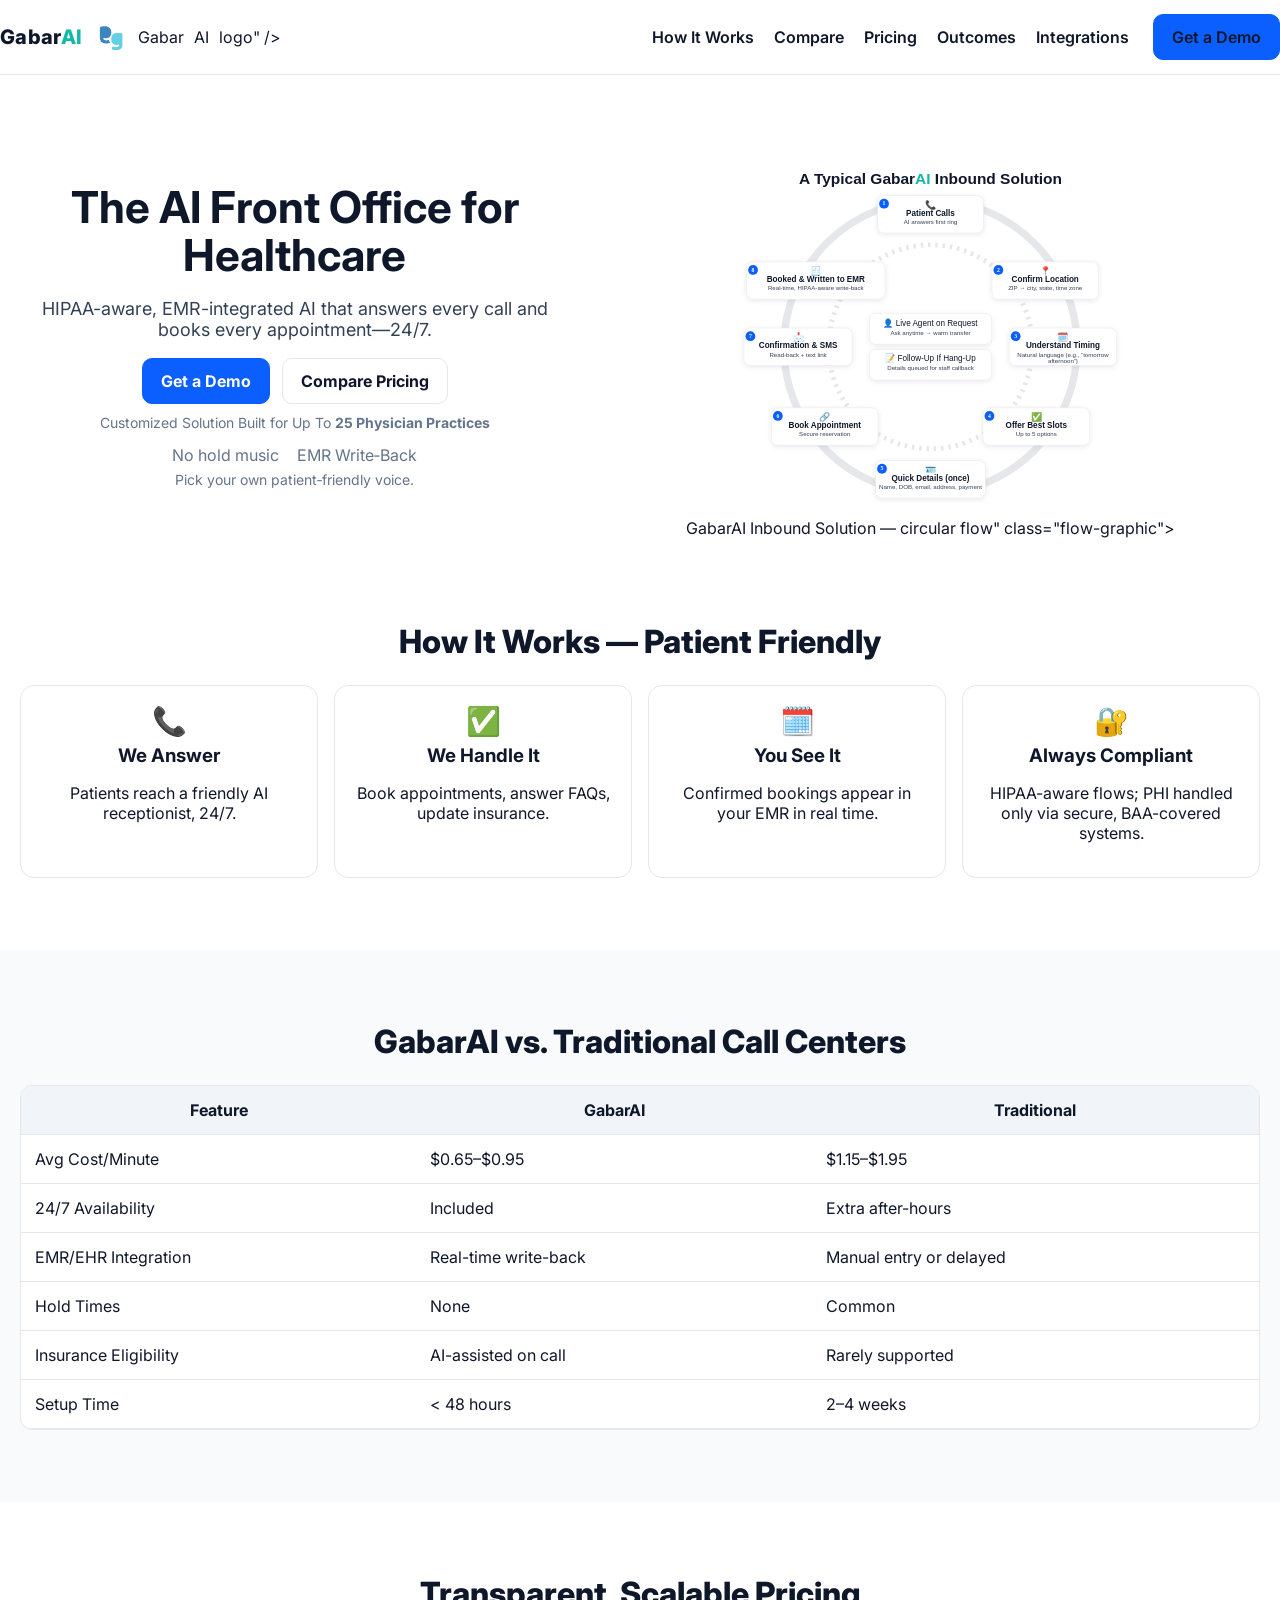
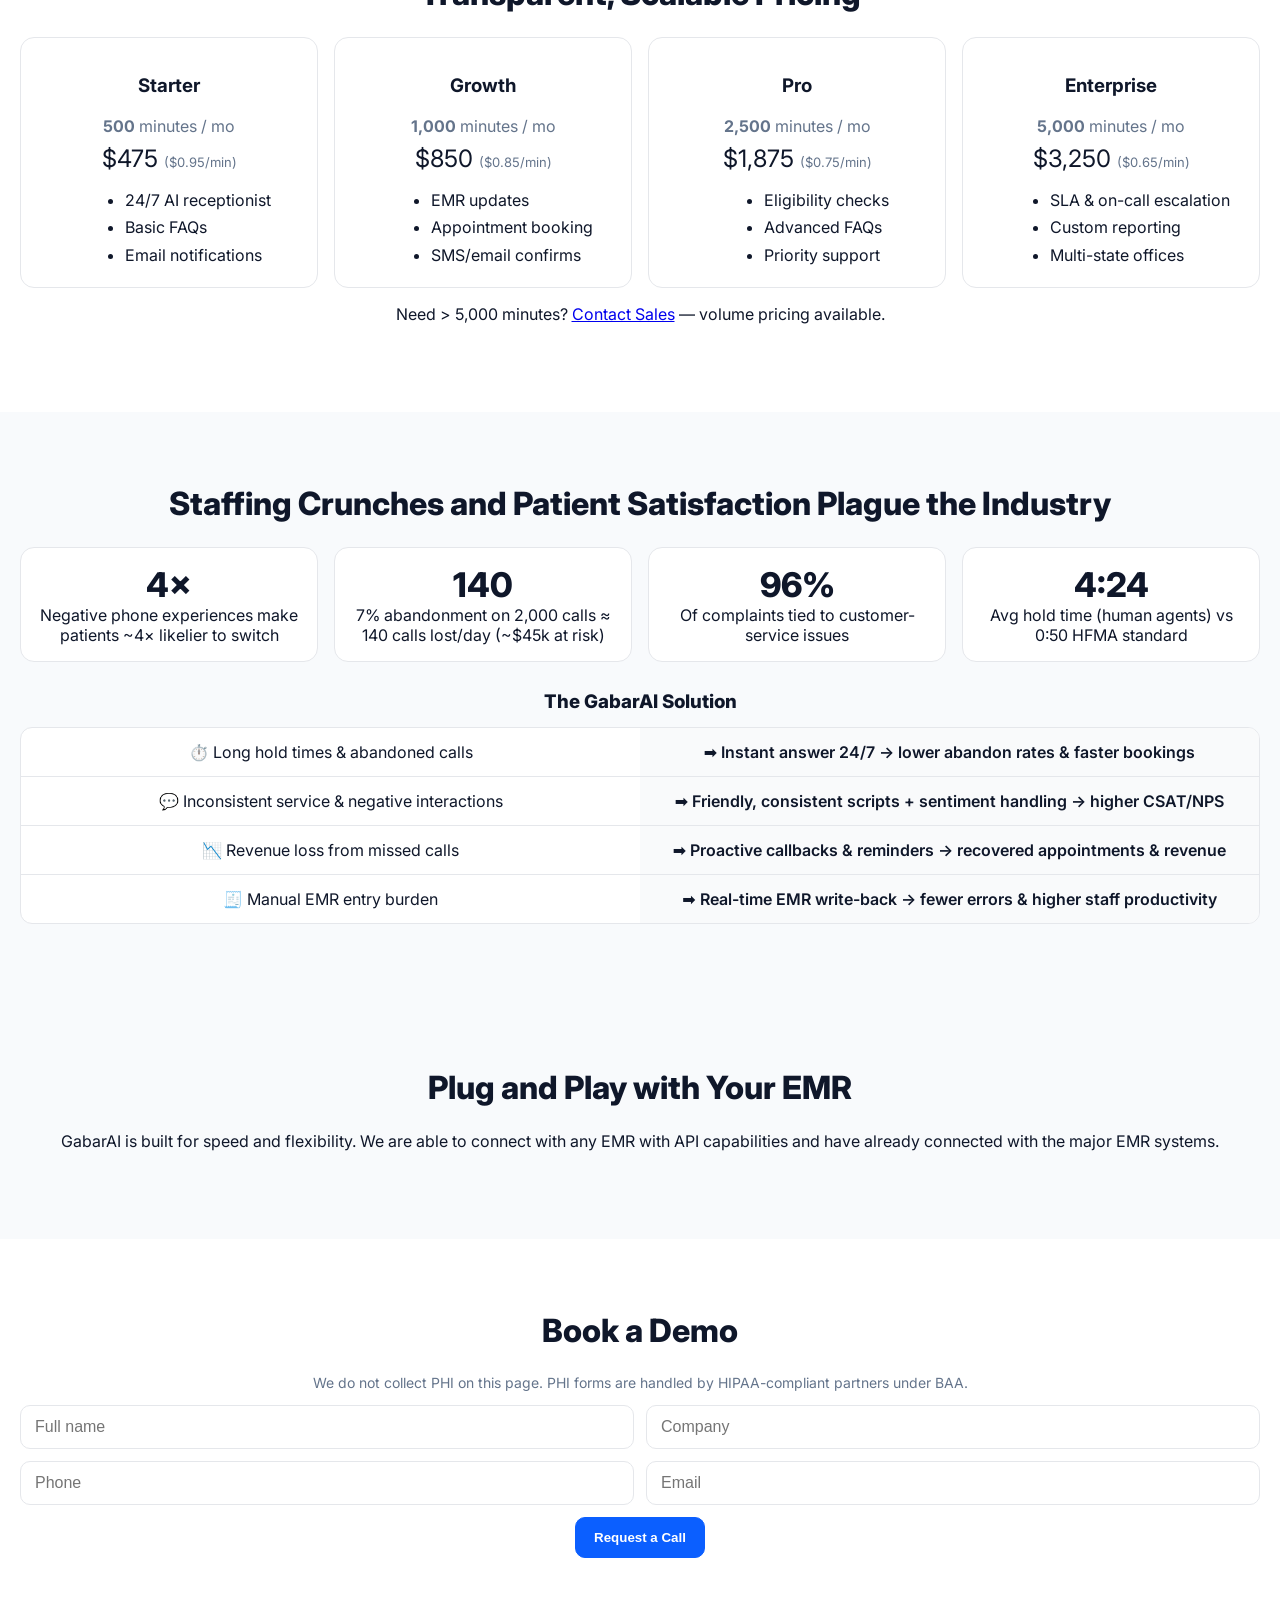
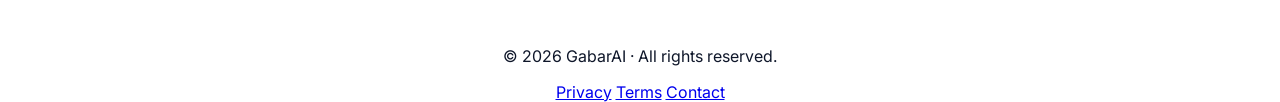
==== index.html @ ea9fee9e "Add files via upload" ====
<!DOCTYPE html>
<html lang="en">
<head>
  <meta charset="utf-8">
  <meta http-equiv="x-ua-compatible" content="ie=edge">
  <meta name="viewport" content="width=device-width, initial-scale=1">
  <title><span class="brand-dark">Gabar</span><span class="brand-teal">AI</span> — The AI Front Office for Healthcare</title>
  <meta name="description" content="HIPAA-aware, EMR-integrated AI that answers every call and books every appointment—24/7.">
  <link rel="preconnect" href="https://fonts.googleapis.com">
  <link rel="preconnect" href="https://fonts.gstatic.com" crossorigin>
  <link href="https://fonts.googleapis.com/css2?family=Inter:wght@400;600;700;800&display=swap" rel="stylesheet">
  <link rel="stylesheet" href="styles.css?v=5.2">
  <link rel="icon" type="image/png" href="favicon.png">
</head>
<body>
  <header class="site-header">
    <div class="container nav">
      <div class="brand">
        <span class="logo">Gabar<span class="accent">AI</span></span>
        <img class="brandmark" src="logo.png" alt="<span class="brand-dark">Gabar</span><span class="brand-teal">AI</span> logo" />
      </div>
      <nav class="nav-links">
        <a href="#how">How It Works</a>
        <a href="#compare">Compare</a>
        <a href="#pricing">Pricing</a>
        <a href="#outcomes">Outcomes</a>
        <a href="#integrations">Integrations</a>
        <a href="#contact" class="btn btn-primary">Get a Demo</a>
      </nav>
    </div>
  </header>

  <main>
    <!-- HERO -->
    <section class="hero">
      <div class="container hero-grid">
        <div class="hero-copy">
          <h1>The AI Front Office for Healthcare</h1>
          <p class="sub">HIPAA-aware, EMR-integrated AI that answers every call and books every appointment—24/7.</p>
          <div class="cta-row">
            <a href="#contact" class="btn btn-primary">Get a Demo</a>
            <a href="#pricing" class="btn btn-secondary">Compare Pricing</a>
          </div>
          <p class="icp-banner">Customized Solution Built for Up To <strong>25 Physician Practices</strong></p>
          <ul class="trust-bullets">
            <li>No hold music</li>
            <li>EMR Write‑Back</li>
          </ul>
          <p class="voice-note">Pick your own patient‑friendly voice.</p>
        </div>
        <div class="hero-art">
  <img src="gabar_circular_flow_v9.svg" alt="A Typical <span class="brand-dark">Gabar</span><span class="brand-teal">AI</span> Inbound Solution — circular flow" class="flow-graphic">
</div>
      </div>
    </section>

    <!-- HOW IT WORKS (list) -->
    <section id="how" class="section">
      <div class="container">
        <h2 class="section-title">How It Works — Patient Friendly</h2>
        <div class="steps">
          <div class="step"><div class="icon">📞</div><h3>We Answer</h3><p>Patients reach a friendly AI receptionist, 24/7.</p></div>
          <div class="step"><div class="icon">✅</div><h3>We Handle It</h3><p>Book appointments, answer FAQs, update insurance.</p></div>
          <div class="step"><div class="icon">🗓️</div><h3>You See It</h3><p>Confirmed bookings appear in your EMR in real time.</p></div>
          <div class="step"><div class="icon">🔐</div><h3>Always Compliant</h3><p>HIPAA-aware flows; PHI handled only via secure, BAA-covered systems.</p></div>
        </div>
      </div>
    </section>

    <!-- DIFFERENTIATION -->
    <section id="compare" class="section alt">
      <div class="container">
        <h2 class="section-title"><span class="brand-dark">Gabar</span><span class="brand-teal">AI</span> vs. Traditional Call Centers</h2>
        <div class="table-wrap">
          <table class="compare">
            <thead>
              <tr><th>Feature</th><th><span class="brand-dark">Gabar</span><span class="brand-teal">AI</span></th><th>Traditional</th></tr>
            </thead>
            <tbody>
              <tr><td>Avg Cost/Minute</td><td>$0.65–$0.95</td><td>$1.15–$1.95</td></tr>
              <tr><td>24/7 Availability</td><td>Included</td><td>Extra after-hours</td></tr>
              <tr><td>EMR/EHR Integration</td><td>Real-time write-back</td><td>Manual entry or delayed</td></tr>
              <tr><td>Hold Times</td><td>None</td><td>Common</td></tr>
              <tr><td>Insurance Eligibility</td><td>AI-assisted on call</td><td>Rarely supported</td></tr>
              <tr><td>Setup Time</td><td>&lt; 48 hours</td><td>2–4 weeks</td></tr>
            </tbody>
          </table>
        </div>
      </div>
    </section>

    <!-- PRICING -->
    <section id="pricing" class="section">
      <div class="container">
        <h2 class="section-title">Transparent, Scalable Pricing</h2>
        <div class="cards">
          <article class="card">
            <h3>Starter</h3>
            <p class="mins"><strong>500</strong> minutes / mo</p>
            <p class="price">$475 <span class="per">($0.95/min)</span></p>
            <ul><li>24/7 AI receptionist</li><li>Basic FAQs</li><li>Email notifications</li></ul>
          </article>
          <article class="card">
            <h3>Growth</h3>
            <p class="mins"><strong>1,000</strong> minutes / mo</p>
            <p class="price">$850 <span class="per">($0.85/min)</span></p>
            <ul><li>EMR updates</li><li>Appointment booking</li><li>SMS/email confirms</li></ul>
          </article>
          <article class="card">
            <h3>Pro</h3>
            <p class="mins"><strong>2,500</strong> minutes / mo</p>
            <p class="price">$1,875 <span class="per">($0.75/min)</span></p>
            <ul><li>Eligibility checks</li><li>Advanced FAQs</li><li>Priority support</li></ul>
          </article>
          <article class="card">
            <h3>Enterprise</h3>
            <p class="mins"><strong>5,000</strong> minutes / mo</p>
            <p class="price">$3,250 <span class="per">($0.65/min)</span></p>
            <ul><li>SLA & on-call escalation</li><li>Custom reporting</li><li>Multi-state offices</li></ul>
          </article>
        </div>
        <p class="note">Need &gt; 5,000 minutes? <a href="#contact">Contact Sales</a> — volume pricing available.</p>
      </div>
    </section>

    <!-- OUTCOMES -->
    <section id="outcomes" class="section alt">
      <div class="container">
        <h2 class="section-title">Staffing Crunches and Patient Satisfaction Plague the Industry</h2>
        <div class="stats-grid">
          <div class="stat"><div class="num">4×</div><div class="cap">Negative phone experiences make patients ~4× likelier to switch</div></div>
          <div class="stat"><div class="num">140</div><div class="cap">7% abandonment on 2,000 calls ≈ 140 calls lost/day (~$45k at risk)</div></div>
          <div class="stat"><div class="num">96%</div><div class="cap">Of complaints tied to customer-service issues</div></div>
          <div class="stat"><div class="num">4:24</div><div class="cap">Avg hold time (human agents) vs 0:50 HFMA standard</div></div>
        </div>

        <h3 class="subhead">The <span class="brand-dark">Gabar</span><span class="brand-teal">AI</span> Solution</h3>
        <div class="matrix">
          <div class="row"><div class="cell pain">⏱️ Long hold times & abandoned calls</div><div class="cell outcome">➡️ Instant answer 24/7 → lower abandon rates & faster bookings</div></div>
          <div class="row"><div class="cell pain">💬 Inconsistent service & negative interactions</div><div class="cell outcome">➡️ Friendly, consistent scripts + sentiment handling → higher CSAT/NPS</div></div>
          <div class="row"><div class="cell pain">📉 Revenue loss from missed calls</div><div class="cell outcome">➡️ Proactive callbacks & reminders → recovered appointments & revenue</div></div>
          <div class="row"><div class="cell pain">🧾 Manual EMR entry burden</div><div class="cell outcome">➡️ Real-time EMR write-back → fewer errors & higher staff productivity</div></div>
        </div>
      </div>
    </section>

    <!-- INTEGRATIONS -->
    <section id="integrations" class="section alt">
      <div class="container">
        <h2 class="section-title">Plug and Play with Your EMR</h2>
        <p class="sub"><span class="brand-dark">Gabar</span><span class="brand-teal">AI</span> is built for speed and flexibility. We are able to connect with any EMR with API capabilities and have already connected with the major EMR systems.</p>
      </div>
    </section>

    <!-- CONTACT -->
    <section id="contact" class="section">
      <div class="container">
        <h2 class="section-title">Book a Demo</h2>
        <p class="sub small">We do not collect PHI on this page. PHI forms are handled by HIPAA-compliant partners under BAA.</p>
        <form id="demoForm" class="intake" novalidate>
          <div class="row">
            <input type="text" name="name" placeholder="Full name" required>
            <input type="text" name="company" placeholder="Company" required>
          </div>
          <div class="row">
            <input type="tel" name="phone" placeholder="Phone" required>
            <input type="email" name="email" placeholder="Email" required>
          </div>
          <button type="submit" class="btn btn-primary">Request a Call</button>
        </form>
      </div>
    </section>
  </main>

  <footer class="site-footer">
    <div class="container foot">
      <p>© <span id="y"></span> <span class="brand-dark">Gabar</span><span class="brand-teal">AI</span> · All rights reserved.</p>
      <nav>
        <a href="#">Privacy</a>
        <a href="#">Terms</a>
        <a href="mailto:info@gabar.ai">Contact</a>
      </nav>
    </div>
  </footer>

  <script src="script.js?v=5.2"></script>
</body>
</html>
---- styles.css ----
:root{
  --bg:#ffffff; --ink:#0f172a; --sub:#334155; --muted:#64748b;
  --line:#e5e7eb; --brand:#0b5fff; --brand-d:#0a4fe0; --accent:#14b8a6;
}
*{box-sizing:border-box}
html,body{margin:0;padding:0;background:var(--bg);color:var(--ink);font-family:Inter,system-ui,Arial,sans-serif}
.container{max-width: 3200px;margin:0 auto;padding:0 20px;text-align:center}
.section{padding:72px 0}
.section.alt{background:#f8fafc}
.section-title{font-size:32px;font-weight:800;margin:0 0 24px}
.small{font-size:14px;color:var(--muted)}
.icp-banner{margin-top:10px;color:var(--muted);font-size:14px}

/* Header */
.site-header{position:sticky;top:0;background:#ffffffcc;backdrop-filter:blur(6px);border-bottom:1px solid var(--line);z-index:10}
.nav{display:flex;justify-content:space-between;align-items:center;padding:14px 0}
.brand{display:flex;align-items:center;gap:10px}
.brand .logo{font-weight:800;font-size:20px;letter-spacing:0.3px}
.brand .brandmark{width:36px;height:36px;object-fit:contain}
.brand .accent{color:var(--accent)}
.nav-links a{margin-left:16px;text-decoration:none;color:var(--ink);font-weight:600}
.nav-links .btn{margin-left:20px}

/* Buttons */
.btn{display:inline-block;padding:12px 18px;border-radius:10px;font-weight:700;text-decoration:none;border:1px solid var(--line)}
.btn-primary{background:var(--brand);color:#fff;border-color:var(--brand)}
.btn-primary:hover{background:var(--brand-d)}
.btn-secondary{background:#fff;color:var(--ink)}

/* Hero */
.hero{padding:72px 0 12px}
.hero-grid{display:grid;grid-template-columns:1fr 1.2fr;gap:32px;align-items:center;justify-items:center}
.hero h1{font-size:44px;line-height:1.1;margin:0 0 12px}
.hero .sub{font-size:18px;color:var(--sub)}
.cta-row{display:flex;gap:12px;margin:16px 0 8px; justify-content:center}
.trust-bullets{list-style:none;padding:0;margin:8px 0 0;display:flex;gap:18px;color:var(--muted);justify-content:center}
.voice-note{margin-top:6px;color:var(--muted);font-size:14px}
.hero-art svg{max-width: 3200px; width:100%; height:auto; border:1px solid var(--line); border-radius:16px; box-shadow:0 8px 24px rgba(15,23,42,0.08);}

/* Steps */
.steps{display:grid;grid-template-columns:repeat(4,1fr);gap:16px;justify-items:center}
.step{background:#fff;border:1px solid var(--line);border-radius:14px;padding:18px;width:100%}
.step .icon{font-size:28px;margin-bottom:6px}
.step h3{margin:6px 0}

/* Comparison */
.table-wrap{overflow:auto;border:1px solid var(--line);border-radius:12px;background:#fff;margin:0 auto}
table.compare{width:100%;border-collapse:collapse}
.compare th,.compare td{padding:14px;border-bottom:1px solid var(--line)}
.compare thead th{background:#f1f5f9;text-align:center}
.compare td{ text-align:left }

/* Pricing */
.cards{display:grid;grid-template-columns:repeat(4,1fr);gap:16px;justify-items:center}
.card{background:#fff;border:1px solid var(--line);border-radius:14px;padding:18px;text-align:center;width:100%}
.card .mins{margin:8px 0;color:var(--muted)}
.card .price{font-size:24px;margin:6px 0}
.card .per{font-size:13px;color:var(--muted)}
.card ul{margin:8px 0 0 18px;line-height:1.7;text-align:left; display:inline-block}

/* Outcomes */
.subhead{font-weight:800;margin:28px 0 12px;color:#0f172a}
.stats-grid{display:grid;grid-template-columns:repeat(4,1fr);gap:16px;margin-top:12px}
.stat{background:#fff;border:1px solid var(--line);border-radius:14px;padding:16px}
.stat .num{font-size:34px;font-weight:800}
.matrix{margin-top:14px;border:1px solid var(--line);border-radius:12px;background:#fff;overflow:hidden}
.matrix .row{display:grid;grid-template-columns:1fr 1fr;border-top:1px solid var(--line)}
.matrix .row:first-child{border-top:none}
.matrix .cell{padding:14px}
.matrix .outcome{background:#f9fafb;font-weight:600}

/* Contact */
.intake{max-width: 3200px;margin:12px auto 0;text-align:left}
.intake .row{display:grid;grid-template-columns:1fr 1fr;gap:12px;margin-bottom:12px}
.intake input{width:100%;padding:12px 14px;border:1px solid var(--line);border-radius:10px;font-size:16px}
.intake button{display:block;margin:10px auto 0}
@media(max-width: 3200px;padding:20px 0;background:#fff}
.foot{display:flex;justify-content:space-between;align-items:center;color:var(--muted)}
.foot nav a{color:var(--muted);text-decoration:none;margin-left:14px}

/* Responsive */
@media (max-width: 3200px;
  width:110%;              /* allow to spill slightly beyond its grid column */
  max-width: 3200px;        /* ~2x compared to previous 860px cap */
  height:auto;
  margin:0 auto;
  transform-origin:center;
  transition:transform 220ms ease, filter 220ms ease;
  will-change:transform, filter;
  /* subtle shadow all the time for depth */
  filter: drop-shadow(0 6px 18px rgba(15,23,42,0.10));
}

/* Hover polish (only when hover is supported) */
@media (hover: hover) and (pointer: fine){
  .flow-graphic:hover{
    transform:scale(1.03);
    filter: drop-shadow(0 12px 28px rgba(15,23,42,0.18));
  }
}

/* Tweak grid: give art a bit more room on desktop */
@media (min-width: 981px){
  .hero-grid{ grid-template-columns: 1fr 1.5fr; }
}

/* Mobile friendliness */
@media (max-width: 3200px; max-width: 3200px; }
}
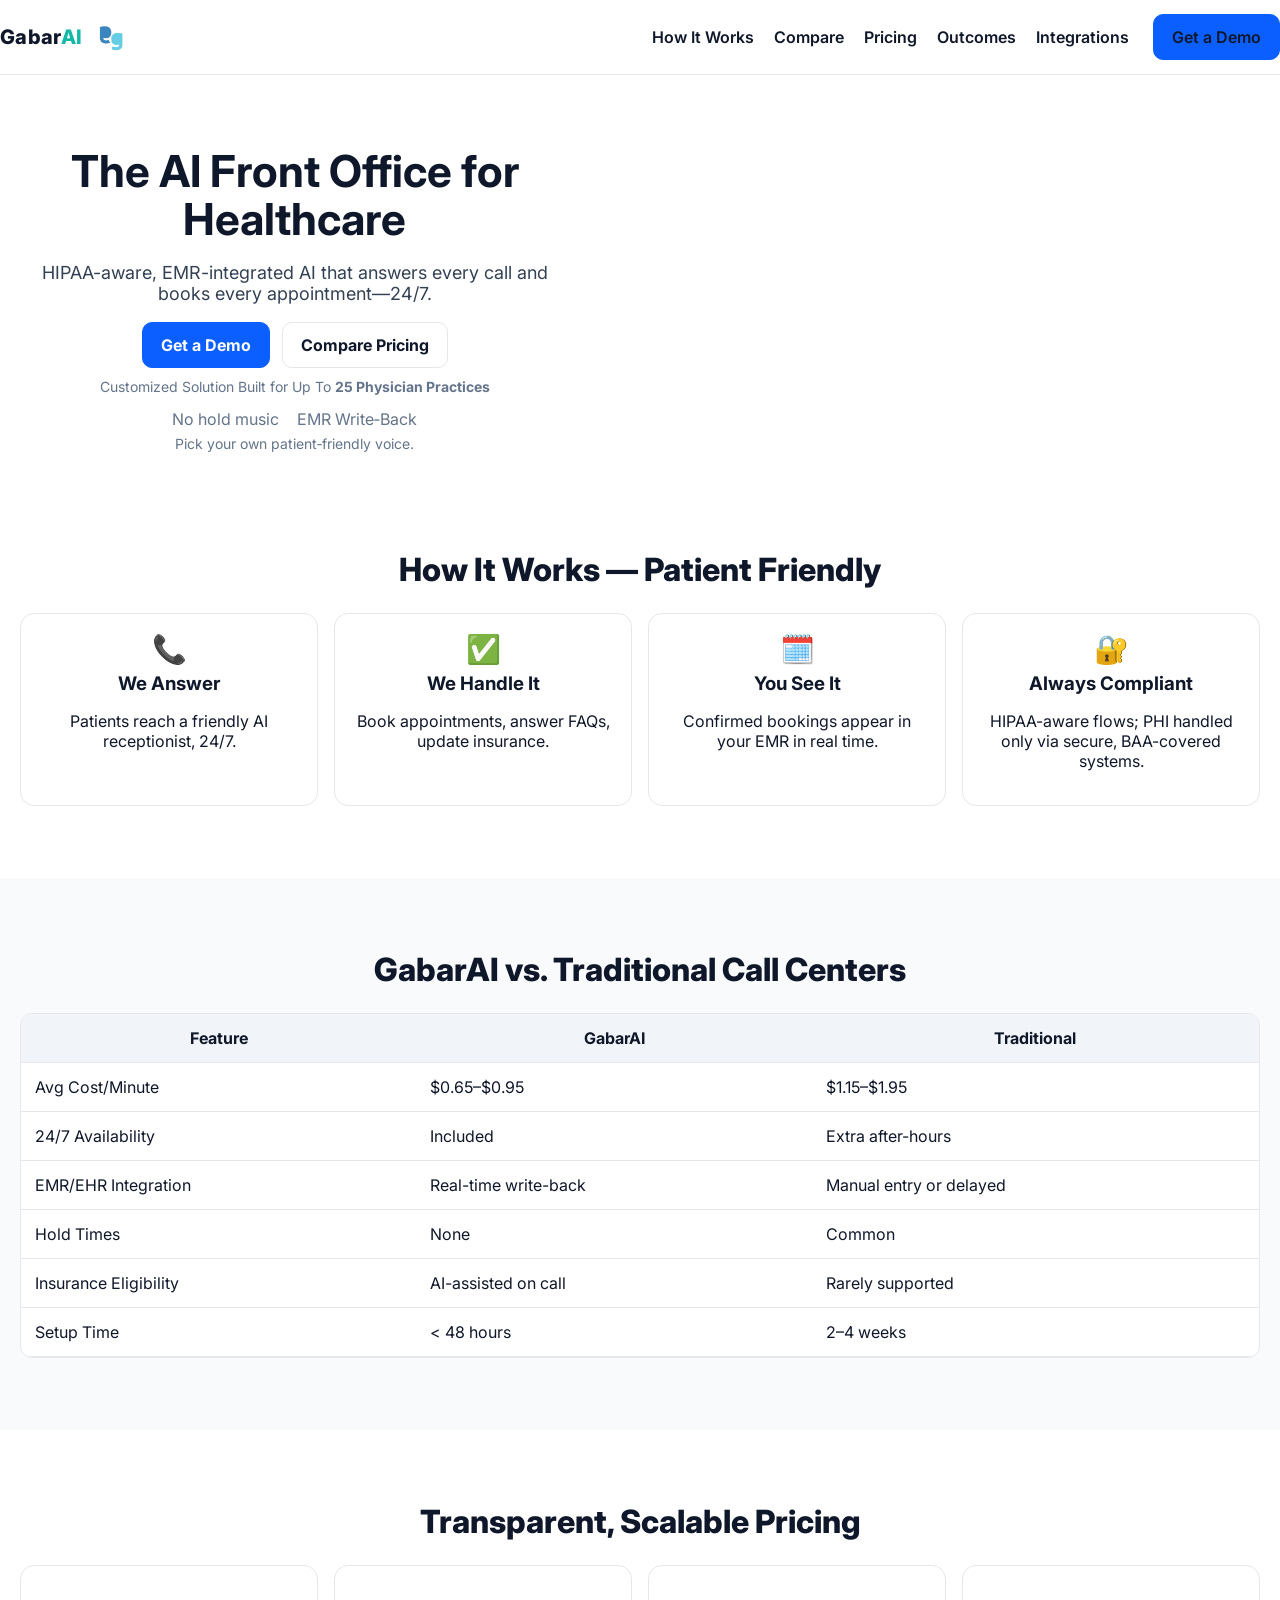
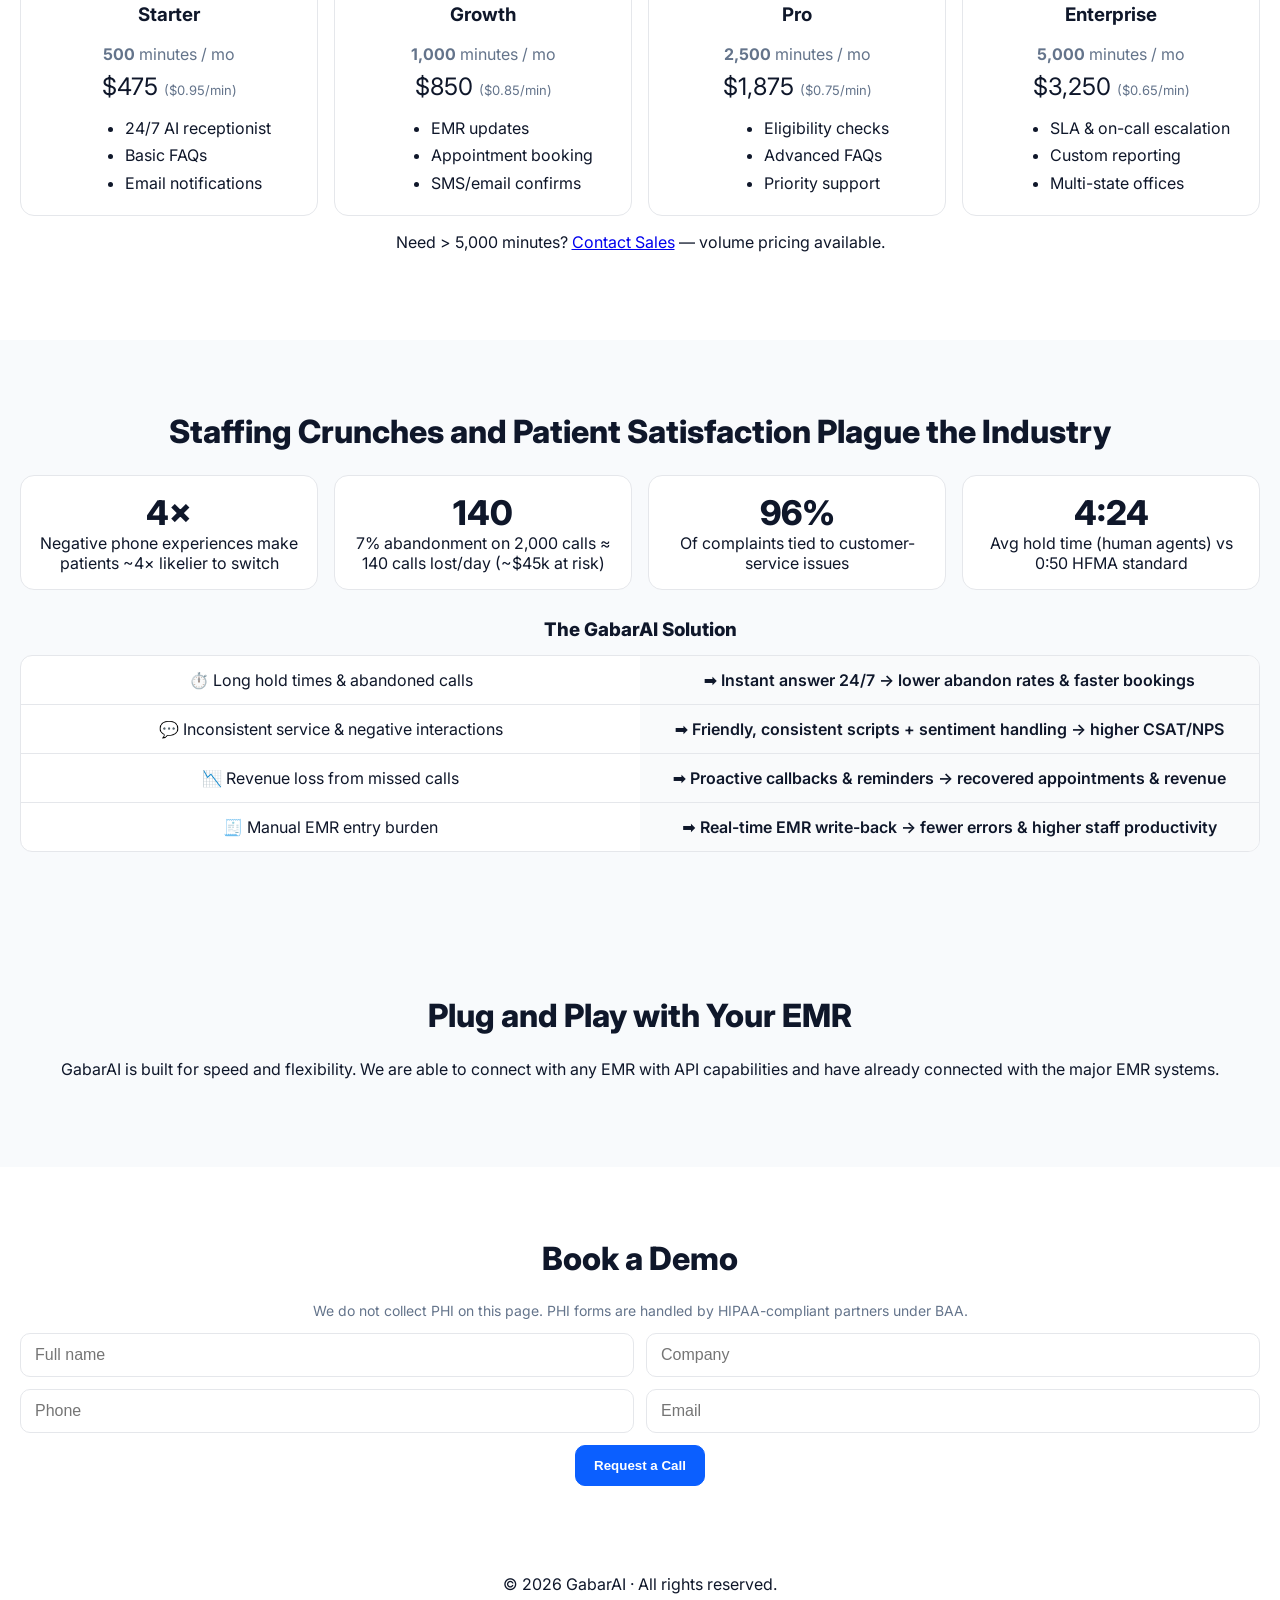
==== commit 03a8c99a: "Add files via upload" ====
--- a/index.html
+++ b/index.html
@@ -17,7 +17,7 @@
     <div class="container nav">
       <div class="brand">
         <span class="logo">Gabar<span class="accent">AI</span></span>
-        <img class="brandmark" src="logo.png" alt="<span class="brand-dark">Gabar</span><span class="brand-teal">AI</span> logo" />
+        <img class="brandmark" src="logo.png" alt="Gabar AI logo" />
       </div>
       <nav class="nav-links">
         <a href="#how">How It Works</a>
@@ -49,7 +49,7 @@
           <p class="voice-note">Pick your own patient‑friendly voice.</p>
         </div>
         <div class="hero-art">
-  <img src="gabar_circular_flow_v9.svg" alt="A Typical <span class="brand-dark">Gabar</span><span class="brand-teal">AI</span> Inbound Solution — circular flow" class="flow-graphic">
+  <img src="gabar_circular_flow_v9.svg" alt="A Typical Gabar AI Inbound Solution — circular flow" class="flow-graphic">
 </div>
       </div>
     </section>
--- a/styles.css
+++ b/styles.css
@@ -5,7 +5,7 @@
 }
 *{box-sizing:border-box}
 html,body{margin:0;padding:0;background:var(--bg);color:var(--ink);font-family:Inter,system-ui,Arial,sans-serif}
-.container{max-width: 3200px;margin:0 auto;padding:0 20px;text-align:center}
+.container{max-width: 6400px;margin:0 auto;padding:0 20px;text-align:center}
 .section{padding:72px 0}
 .section.alt{background:#f8fafc}
 .section-title{font-size:32px;font-weight:800;margin:0 0 24px}
@@ -36,7 +36,7 @@
 .cta-row{display:flex;gap:12px;margin:16px 0 8px; justify-content:center}
 .trust-bullets{list-style:none;padding:0;margin:8px 0 0;display:flex;gap:18px;color:var(--muted);justify-content:center}
 .voice-note{margin-top:6px;color:var(--muted);font-size:14px}
-.hero-art svg{max-width: 3200px; width:100%; height:auto; border:1px solid var(--line); border-radius:16px; box-shadow:0 8px 24px rgba(15,23,42,0.08);}
+.hero-art svg{max-width: 6400px; width:100%; height:auto; border:1px solid var(--line); border-radius:16px; box-shadow:0 8px 24px rgba(15,23,42,0.08);}
 
 /* Steps */
 .steps{display:grid;grid-template-columns:repeat(4,1fr);gap:16px;justify-items:center}
@@ -71,18 +71,18 @@
 .matrix .outcome{background:#f9fafb;font-weight:600}
 
 /* Contact */
-.intake{max-width: 3200px;margin:12px auto 0;text-align:left}
+.intake{max-width: 6400px;margin:12px auto 0;text-align:left}
 .intake .row{display:grid;grid-template-columns:1fr 1fr;gap:12px;margin-bottom:12px}
 .intake input{width:100%;padding:12px 14px;border:1px solid var(--line);border-radius:10px;font-size:16px}
 .intake button{display:block;margin:10px auto 0}
-@media(max-width: 3200px;padding:20px 0;background:#fff}
+@media(max-width: 6400px;padding:20px 0;background:#fff}
 .foot{display:flex;justify-content:space-between;align-items:center;color:var(--muted)}
 .foot nav a{color:var(--muted);text-decoration:none;margin-left:14px}
 
 /* Responsive */
-@media (max-width: 3200px;
+@media (max-width: 6400px;
   width:110%;              /* allow to spill slightly beyond its grid column */
-  max-width: 3200px;        /* ~2x compared to previous 860px cap */
+  max-width: 6400px;        /* ~2x compared to previous 860px cap */
   height:auto;
   margin:0 auto;
   transform-origin:center;
@@ -106,5 +106,5 @@
 }
 
 /* Mobile friendliness */
-@media (max-width: 3200px; max-width: 3200px; }
+@media (max-width: 6400px; max-width: 6400px; }
 }
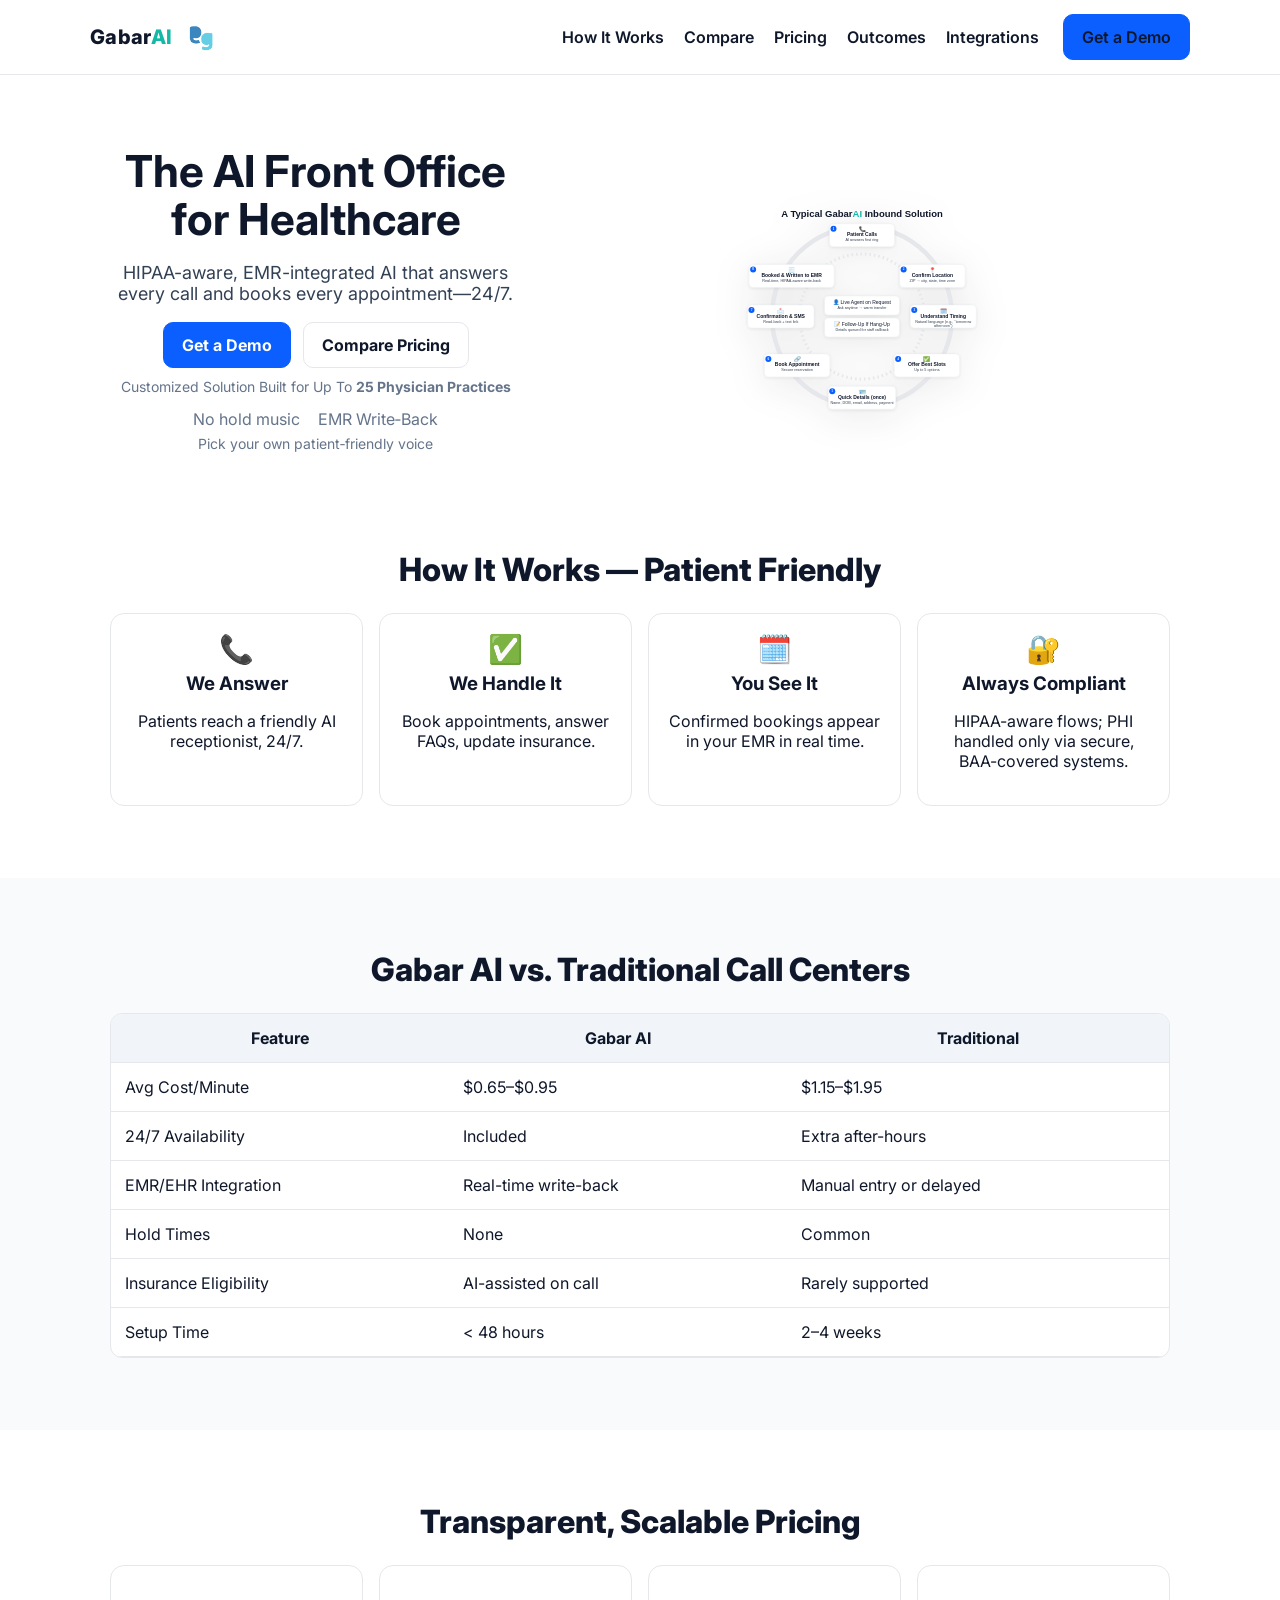
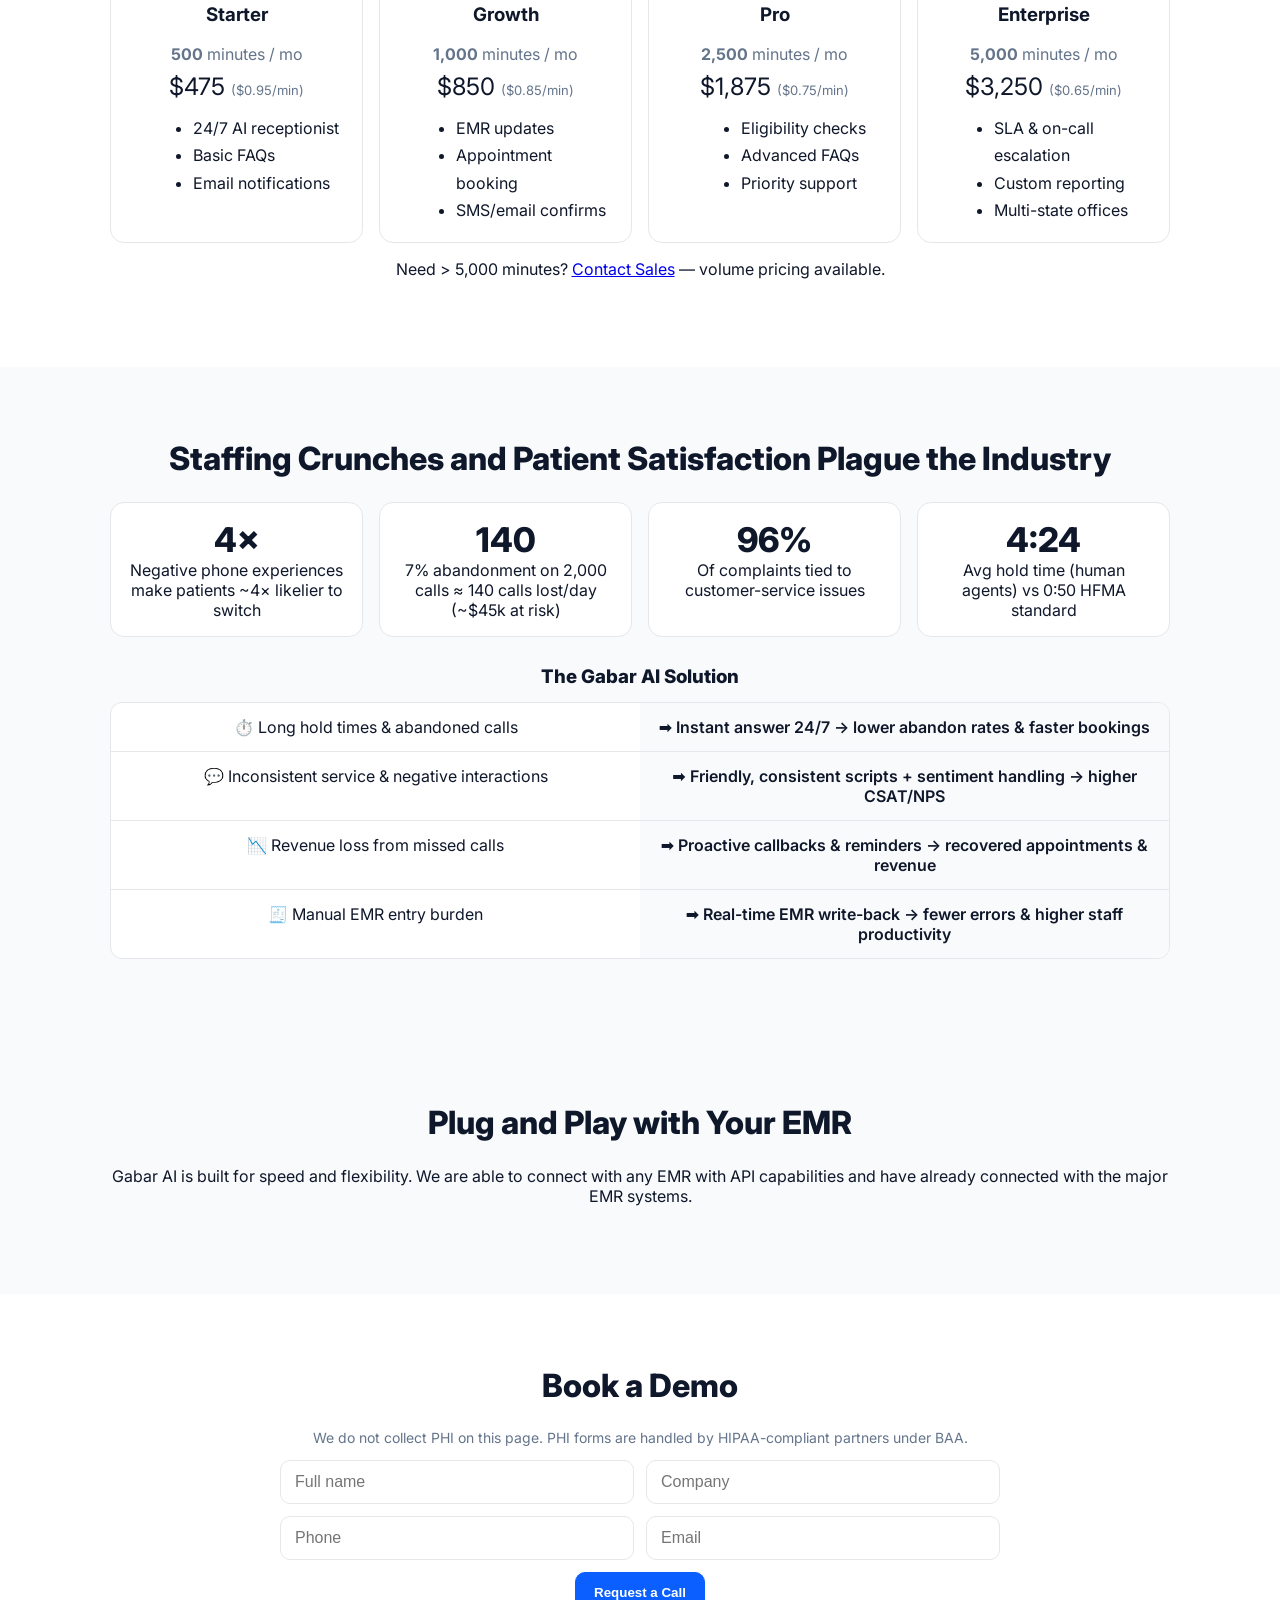
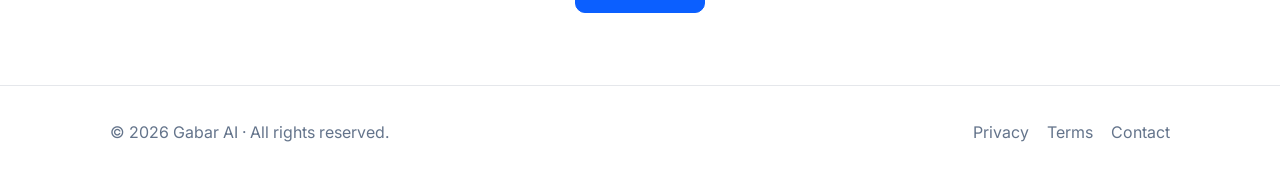
==== commit 69b1b47e: "Add files via upload" ====
--- a/index.html
+++ b/index.html
@@ -4,7 +4,7 @@
   <meta charset="utf-8">
   <meta http-equiv="x-ua-compatible" content="ie=edge">
   <meta name="viewport" content="width=device-width, initial-scale=1">
-  <title><span class="brand-dark">Gabar</span><span class="brand-teal">AI</span> — The AI Front Office for Healthcare</title>
+  <title>Gabar AI — The AI Front Office for Healthcare</title>
   <meta name="description" content="HIPAA-aware, EMR-integrated AI that answers every call and books every appointment—24/7.">
   <link rel="preconnect" href="https://fonts.googleapis.com">
   <link rel="preconnect" href="https://fonts.gstatic.com" crossorigin>
@@ -46,10 +46,10 @@
             <li>No hold music</li>
             <li>EMR Write‑Back</li>
           </ul>
-          <p class="voice-note">Pick your own patient‑friendly voice.</p>
+          <p class="voice-note">Pick your own patient‑friendly voice</p>
         </div>
         <div class="hero-art">
-  <img src="gabar_circular_flow_v9.svg" alt="A Typical Gabar AI Inbound Solution — circular flow" class="flow-graphic">
+  <img src="gabar_circular_flow_v9.svg" alt="A Typical GabarAI Inbound Solution — circular flow" class="flow-graphic">
 </div>
       </div>
     </section>
@@ -70,11 +70,11 @@
     <!-- DIFFERENTIATION -->
     <section id="compare" class="section alt">
       <div class="container">
-        <h2 class="section-title"><span class="brand-dark">Gabar</span><span class="brand-teal">AI</span> vs. Traditional Call Centers</h2>
+        <h2 class="section-title">Gabar AI vs. Traditional Call Centers</h2>
         <div class="table-wrap">
           <table class="compare">
             <thead>
-              <tr><th>Feature</th><th><span class="brand-dark">Gabar</span><span class="brand-teal">AI</span></th><th>Traditional</th></tr>
+              <tr><th>Feature</th><th>Gabar AI</th><th>Traditional</th></tr>
             </thead>
             <tbody>
               <tr><td>Avg Cost/Minute</td><td>$0.65–$0.95</td><td>$1.15–$1.95</td></tr>
@@ -134,7 +134,7 @@
           <div class="stat"><div class="num">4:24</div><div class="cap">Avg hold time (human agents) vs 0:50 HFMA standard</div></div>
         </div>
 
-        <h3 class="subhead">The <span class="brand-dark">Gabar</span><span class="brand-teal">AI</span> Solution</h3>
+        <h3 class="subhead">The Gabar AI Solution</h3>
         <div class="matrix">
           <div class="row"><div class="cell pain">⏱️ Long hold times & abandoned calls</div><div class="cell outcome">➡️ Instant answer 24/7 → lower abandon rates & faster bookings</div></div>
           <div class="row"><div class="cell pain">💬 Inconsistent service & negative interactions</div><div class="cell outcome">➡️ Friendly, consistent scripts + sentiment handling → higher CSAT/NPS</div></div>
@@ -148,7 +148,7 @@
     <section id="integrations" class="section alt">
       <div class="container">
         <h2 class="section-title">Plug and Play with Your EMR</h2>
-        <p class="sub"><span class="brand-dark">Gabar</span><span class="brand-teal">AI</span> is built for speed and flexibility. We are able to connect with any EMR with API capabilities and have already connected with the major EMR systems.</p>
+        <p class="sub">Gabar AI is built for speed and flexibility. We are able to connect with any EMR with API capabilities and have already connected with the major EMR systems.</p>
       </div>
     </section>
 
@@ -174,7 +174,7 @@
 
   <footer class="site-footer">
     <div class="container foot">
-      <p>© <span id="y"></span> <span class="brand-dark">Gabar</span><span class="brand-teal">AI</span> · All rights reserved.</p>
+      <p>© <span id="y"></span> Gabar AI · All rights reserved.</p>
       <nav>
         <a href="#">Privacy</a>
         <a href="#">Terms</a>
--- a/styles.css
+++ b/styles.css
@@ -5,7 +5,7 @@
 }
 *{box-sizing:border-box}
 html,body{margin:0;padding:0;background:var(--bg);color:var(--ink);font-family:Inter,system-ui,Arial,sans-serif}
-.container{max-width: 6400px;margin:0 auto;padding:0 20px;text-align:center}
+.container{max-width:1100px;margin:0 auto;padding:0 20px;text-align:center}
 .section{padding:72px 0}
 .section.alt{background:#f8fafc}
 .section-title{font-size:32px;font-weight:800;margin:0 0 24px}
@@ -36,7 +36,7 @@
 .cta-row{display:flex;gap:12px;margin:16px 0 8px; justify-content:center}
 .trust-bullets{list-style:none;padding:0;margin:8px 0 0;display:flex;gap:18px;color:var(--muted);justify-content:center}
 .voice-note{margin-top:6px;color:var(--muted);font-size:14px}
-.hero-art svg{max-width: 6400px; width:100%; height:auto; border:1px solid var(--line); border-radius:16px; box-shadow:0 8px 24px rgba(15,23,42,0.08);}
+.hero-art svg{max-width:860px; width:100%; height:auto; border:1px solid var(--line); border-radius:16px; box-shadow:0 8px 24px rgba(15,23,42,0.08);}
 
 /* Steps */
 .steps{display:grid;grid-template-columns:repeat(4,1fr);gap:16px;justify-items:center}
@@ -71,26 +71,33 @@
 .matrix .outcome{background:#f9fafb;font-weight:600}
 
 /* Contact */
-.intake{max-width: 6400px;margin:12px auto 0;text-align:left}
+.intake{max-width:720px;margin:12px auto 0;text-align:left}
 .intake .row{display:grid;grid-template-columns:1fr 1fr;gap:12px;margin-bottom:12px}
 .intake input{width:100%;padding:12px 14px;border:1px solid var(--line);border-radius:10px;font-size:16px}
 .intake button{display:block;margin:10px auto 0}
-@media(max-width: 6400px;padding:20px 0;background:#fff}
+@media(max-width:560px){ .intake .row{grid-template-columns:1fr} .intake{text-align:center} }
+
+/* Footer */
+.site-footer{border-top:1px solid var(--line);padding:20px 0;background:#fff}
 .foot{display:flex;justify-content:space-between;align-items:center;color:var(--muted)}
 .foot nav a{color:var(--muted);text-decoration:none;margin-left:14px}
 
 /* Responsive */
-@media (max-width: 6400px;
-  width:110%;              /* allow to spill slightly beyond its grid column */
-  max-width: 6400px;        /* ~2x compared to previous 860px cap */
-  height:auto;
-  margin:0 auto;
-  transform-origin:center;
-  transition:transform 220ms ease, filter 220ms ease;
-  will-change:transform, filter;
-  /* subtle shadow all the time for depth */
-  filter: drop-shadow(0 6px 18px rgba(15,23,42,0.10));
+@media (max-width: 980px){
+  .hero-grid{grid-template-columns:1fr}
+  .steps{grid-template-columns:repeat(2,1fr)}
+  .cards{grid-template-columns:repeat(2,1fr)}
+  .stats-grid{grid-template-columns:repeat(2,1fr)}
 }
+@media (max-width: 560px){
+  .steps,.cards,.stats-grid{grid-template-columns:1fr}
+  .matrix .row{grid-template-columns:1fr}
+  .nav-links a{display:none}
+}
+
+
+/* === Flow graphic: bigger + hover === */
+
 
 /* Hover polish (only when hover is supported) */
 @media (hover: hover) and (pointer: fine){
@@ -106,5 +113,18 @@
 }
 
 /* Mobile friendliness */
-@media (max-width: 6400px; max-width: 6400px; }
+@media (max-width:980px){
+  
 }
+
+/* Authoritative rule for the hero diagram */
+.flow-graphic {
+  width: 100%;
+  max-width: 6400px; /* large but responsive */
+  height: auto;
+  display: block;
+  margin: 0 auto;
+  transform-origin: center;
+  filter: drop-shadow(0 6px 18px rgba(15,23,42,0.10));
+}
+
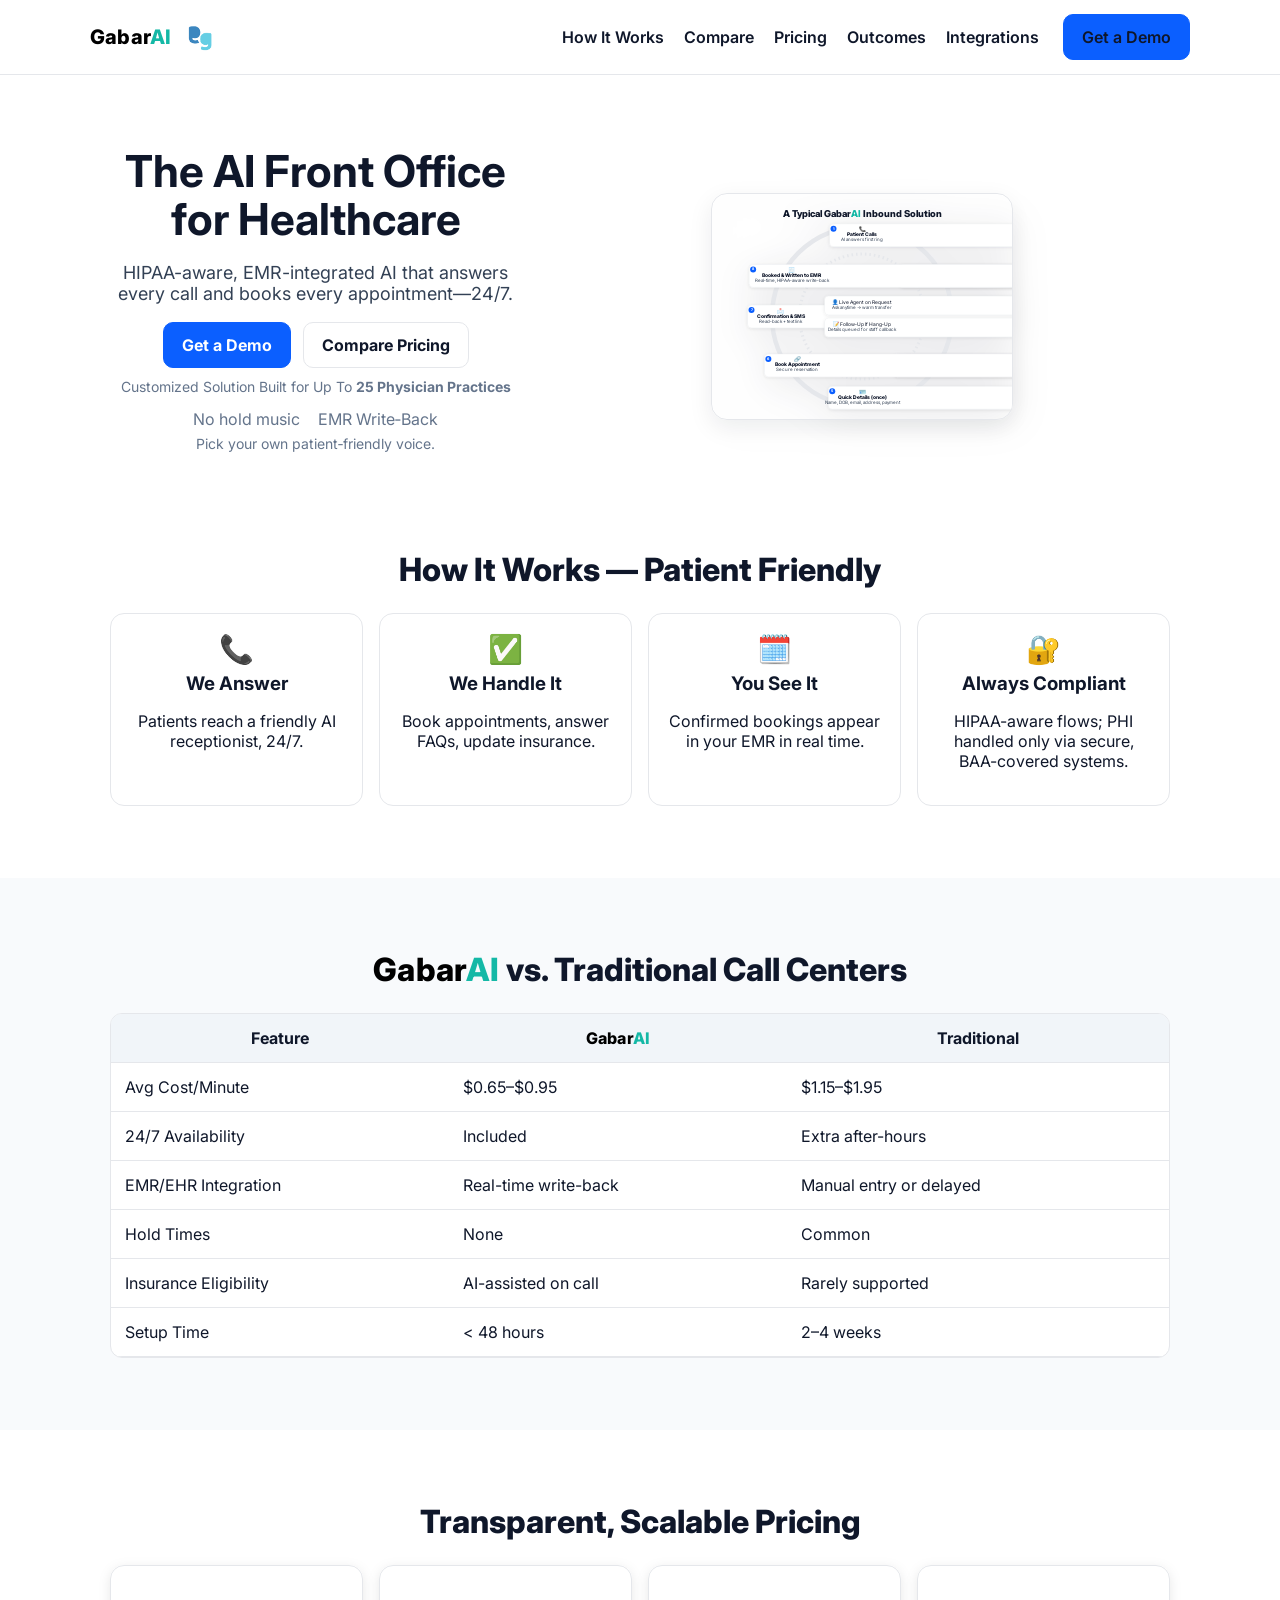
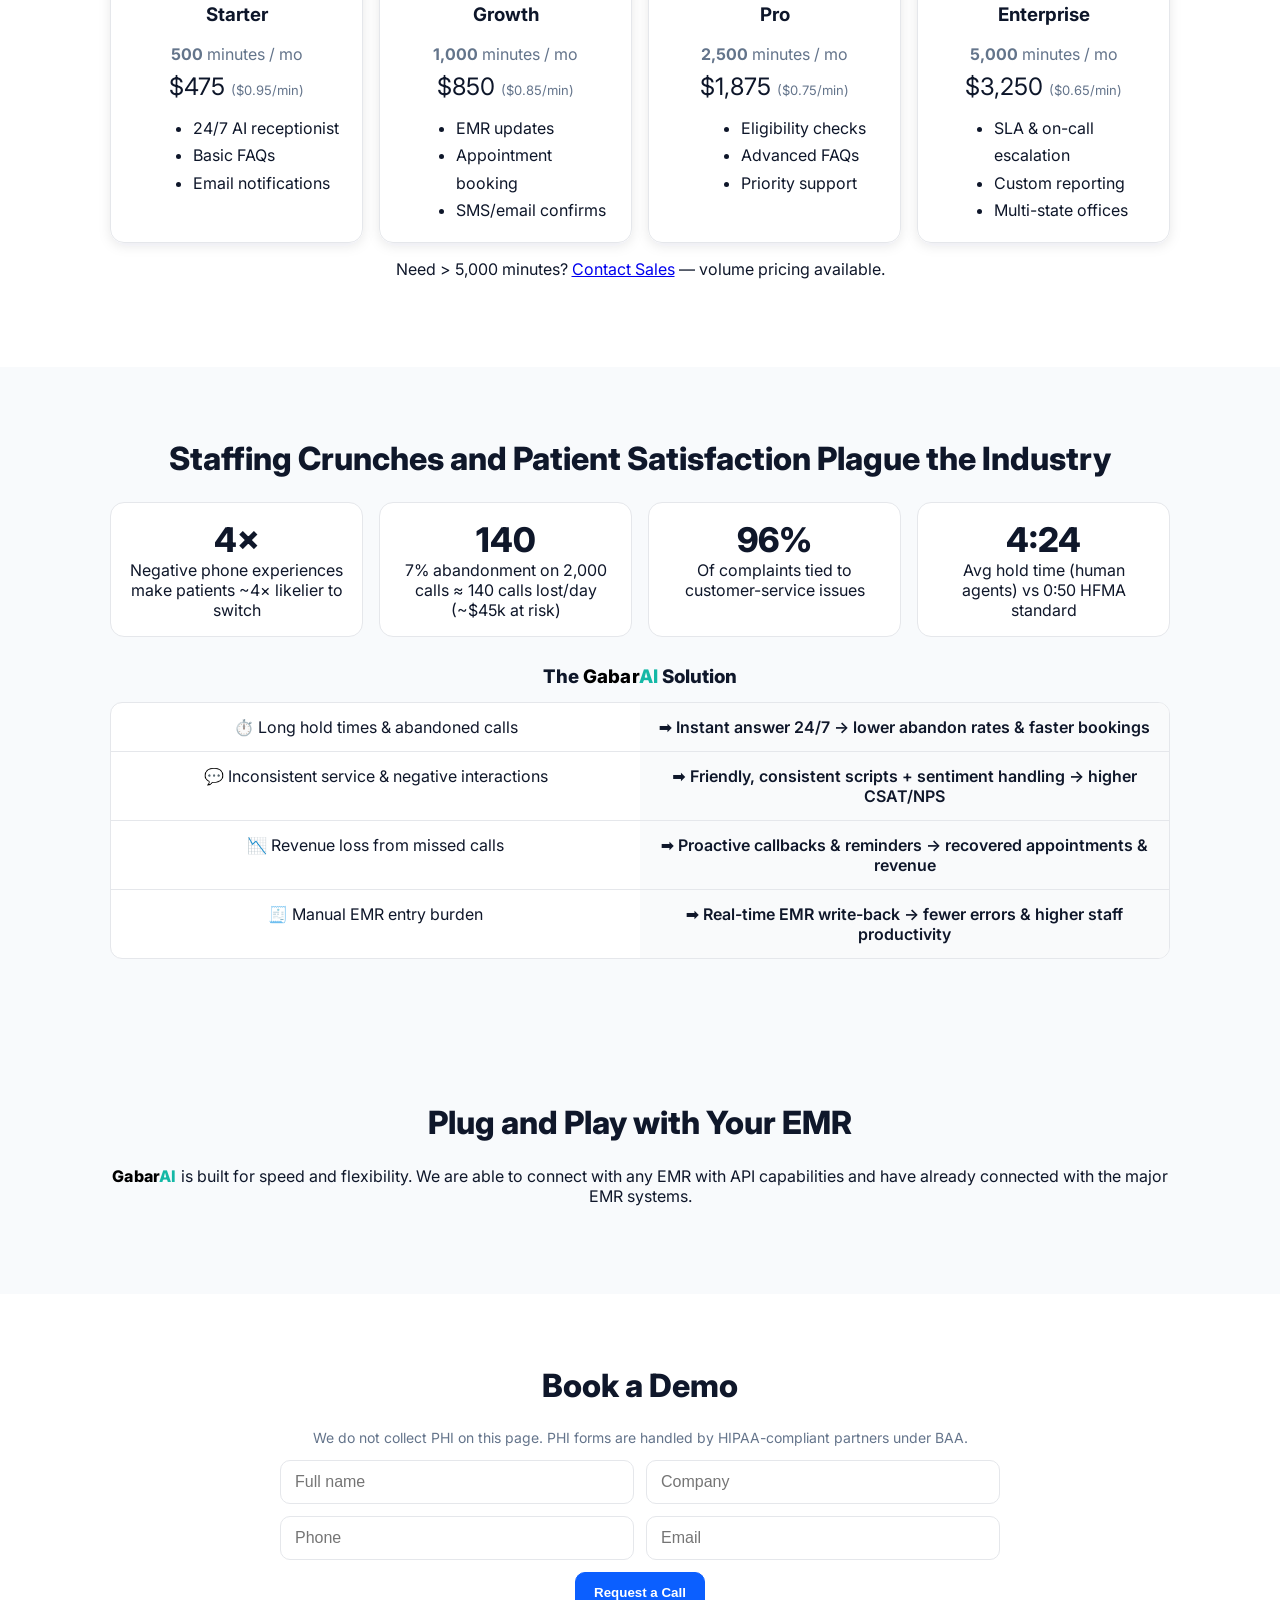
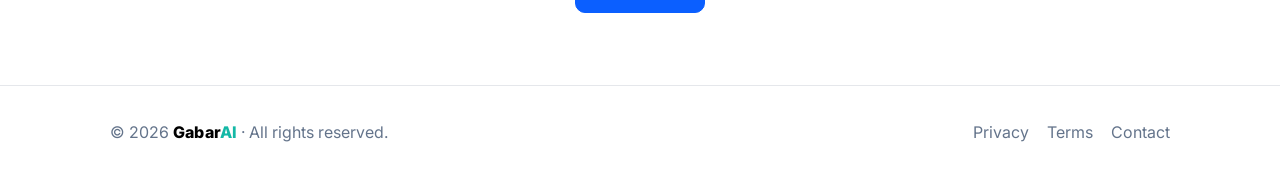
==== commit 26655d4d: "Add files via upload" ====
--- a/index.html
+++ b/index.html
@@ -4,7 +4,7 @@
   <meta charset="utf-8">
   <meta http-equiv="x-ua-compatible" content="ie=edge">
   <meta name="viewport" content="width=device-width, initial-scale=1">
-  <title>Gabar AI — The AI Front Office for Healthcare</title>
+  <title><span class="brand-dark">Gabar</span><span class="brand-teal">AI</span> — The AI Front Office for Healthcare</title>
   <meta name="description" content="HIPAA-aware, EMR-integrated AI that answers every call and books every appointment—24/7.">
   <link rel="preconnect" href="https://fonts.googleapis.com">
   <link rel="preconnect" href="https://fonts.gstatic.com" crossorigin>
@@ -16,7 +16,7 @@
   <header class="site-header">
     <div class="container nav">
       <div class="brand">
-        <span class="logo">Gabar<span class="accent">AI</span></span>
+        <span class="logo"><span class="brand-dark">Gabar</span><span class="brand-teal">AI</span></span>
         <img class="brandmark" src="logo.png" alt="Gabar AI logo" />
       </div>
       <nav class="nav-links">
@@ -46,10 +46,91 @@
             <li>No hold music</li>
             <li>EMR Write‑Back</li>
           </ul>
-          <p class="voice-note">Pick your own patient‑friendly voice</p>
+          <p class="voice-note">Pick your own patient‑friendly voice.</p>
         </div>
         <div class="hero-art">
-  <img src="gabar_circular_flow_v9.svg" alt="A Typical GabarAI Inbound Solution — circular flow" class="flow-graphic">
+  <svg xmlns="http://www.w3.org/2000/svg" viewBox="0 0 1200 900" role="img" class="flow-graphic">
+  <title>A Typical GabarAI Inbound Solution — circular flow</title>
+  <defs>
+    <style>
+      .ink { fill:#0f172a; font-family: Inter, -apple-system, Segoe UI, Arial, sans-serif; }
+      .sub { fill:#334155; font-family: Inter, -apple-system, Segoe UI, Arial, sans-serif; }
+      .ring { fill:none; stroke:#e5e7eb; stroke-width:18; }
+      .ring2 { fill:none; stroke:#e5e7eb; stroke-width:12; stroke-dasharray:6,12 }
+      .card { fill:#fff; stroke:#e5e7eb; stroke-width:1.4; rx:16; ry:16; filter:url(#softShadow); }
+      .title { font-weight:800; font-size:38px; }
+      .brandAI { fill:#14b8a6; font-weight:800; }
+      .stepTitle { font-weight:800; font-size:20px; }
+      .stepSub { font-size:15px; }
+      .numCircle { fill:#0b5fff; }
+      .num { fill:#fff; font-weight:800; }
+    </style>
+    <filter id="softShadow" x="-30%" y="-30%" width="160%" height="160%">
+      <feDropShadow dx="0" dy="3" stdDeviation="6" flood-color="#0f172a" flood-opacity="0.09"/>
+    </filter>
+  </defs>
+  <text x="600" y="90" text-anchor="middle" class="ink title">
+    A Typical Gabar<tspan class="brandAI">AI</tspan> Inbound Solution
+  </text>
+  <circle cx="600" cy="490" r="360" class="ring"/>
+  <circle cx="600" cy="490" r="250" class="ring2"/>
+
+<rect class="card" x="470.0" y="119.0" width="260" height="92"/>
+<circle class="numCircle" cx="486.0" cy="139.0" r="12"/>
+<text class="num" x="486.0" y="143.0" text-anchor="middle" font-size="14">1</text>
+<text x="600.0" y="149.0" class="ink" style="font-size:22px" text-anchor="middle">📞</text>
+<text x="600.0" y="169.0" class="ink stepTitle" text-anchor="middle">Patient Calls</text>
+<text x="600.0" y="189.0" class="sub stepSub" text-anchor="middle">AI answers first ring</text>
+<rect class="card" x="750.5" y="281.5" width="262" height="92"/>
+<circle class="numCircle" cx="766.5" cy="301.5" r="12"/>
+<text class="num" x="766.5" y="305.5" text-anchor="middle" font-size="14">2</text>
+<text x="881.5" y="311.5" class="ink" style="font-size:22px" text-anchor="middle">📍</text>
+<text x="881.5" y="331.5" class="ink stepTitle" text-anchor="middle">Confirm Location</text>
+<text x="881.5" y="351.5" class="sub stepSub" text-anchor="middle">ZIP → city, state, time zone</text>
+<rect class="card" x="793.0" y="444.0" width="264" height="92"/>
+<circle class="numCircle" cx="809.0" cy="464.0" r="12"/>
+<text class="num" x="809.0" y="468.0" text-anchor="middle" font-size="14">3</text>
+<text x="925.0" y="474.0" class="ink" style="font-size:22px" text-anchor="middle">🗓️</text>
+<text x="925.0" y="494.0" class="ink stepTitle" text-anchor="middle">Understand Timing</text>
+<text x="925.0" y="514.0" class="sub stepSub" text-anchor="middle">Natural language (e.g., “tomorrow</text>
+<text x="925.0" y="530.0" class="sub stepSub" text-anchor="middle">afternoon”)</text>
+<rect class="card" x="728.6" y="639.6" width="262" height="92"/>
+<circle class="numCircle" cx="744.6" cy="659.6" r="12"/>
+<text class="num" x="744.6" y="663.6" text-anchor="middle" font-size="14">4</text>
+<text x="859.6" y="669.6" class="ink" style="font-size:22px" text-anchor="middle">✅</text>
+<text x="859.6" y="689.6" class="ink stepTitle" text-anchor="middle">Offer Best Slots</text>
+<text x="859.6" y="709.6" class="sub stepSub" text-anchor="middle">Up to 5 options</text>
+<rect class="card" x="465.0" y="769.0" width="270" height="92"/>
+<circle class="numCircle" cx="481.0" cy="789.0" r="12"/>
+<text class="num" x="481.0" y="793.0" text-anchor="middle" font-size="14">5</text>
+<text x="600.0" y="799.0" class="ink" style="font-size:22px" text-anchor="middle">🪪</text>
+<text x="600.0" y="819.0" class="ink stepTitle" text-anchor="middle">Quick Details (once)</text>
+<text x="600.0" y="839.0" class="sub stepSub" text-anchor="middle">Name, DOB, email, address, payment</text>
+<rect class="card" x="209.4" y="639.6" width="262" height="92"/>
+<circle class="numCircle" cx="225.4" cy="659.6" r="12"/>
+<text class="num" x="225.4" y="663.6" text-anchor="middle" font-size="14">6</text>
+<text x="340.4" y="669.6" class="ink" style="font-size:22px" text-anchor="middle">🔗</text>
+<text x="340.4" y="689.6" class="ink stepTitle" text-anchor="middle">Book Appointment</text>
+<text x="340.4" y="709.6" class="sub stepSub" text-anchor="middle">Secure reservation</text>
+<rect class="card" x="142.0" y="444.0" width="266" height="92"/>
+<circle class="numCircle" cx="158.0" cy="464.0" r="12"/>
+<text class="num" x="158.0" y="468.0" text-anchor="middle" font-size="14">7</text>
+<text x="275.0" y="474.0" class="ink" style="font-size:22px" text-anchor="middle">📩</text>
+<text x="275.0" y="494.0" class="ink stepTitle" text-anchor="middle">Confirmation &amp; SMS</text>
+<text x="275.0" y="514.0" class="sub stepSub" text-anchor="middle">Read‑back + text link</text>
+<rect class="card" x="148.5" y="281.5" width="340" height="92"/>
+<circle class="numCircle" cx="164.5" cy="301.5" r="12"/>
+<text class="num" x="164.5" y="305.5" text-anchor="middle" font-size="14">8</text>
+<text x="318.5" y="311.5" class="ink" style="font-size:22px" text-anchor="middle">🧾</text>
+<text x="318.5" y="331.5" class="ink stepTitle" text-anchor="middle">Booked &amp; Written to EMR</text>
+<text x="318.5" y="351.5" class="sub stepSub" text-anchor="middle">Real‑time, HIPAA‑aware write‑back</text>
+<rect class="card" x="450.0" y="408.0" width="300" height="76"/>
+<text x="600.0" y="438.0" class="ink" style="font-size:20px" text-anchor="middle">👤 Live Agent on Request</text>
+<text x="600.0" y="460.0" class="sub stepSub" text-anchor="middle">Ask anytime → warm transfer</text>
+<rect class="card" x="450.0" y="496.0" width="300" height="76"/>
+<text x="600.0" y="526.0" class="ink" style="font-size:20px" text-anchor="middle">📝 Follow‑Up If Hang‑Up</text>
+<text x="600.0" y="548.0" class="sub stepSub" text-anchor="middle">Details queued for staff callback</text>
+</svg>
 </div>
       </div>
     </section>
@@ -70,11 +151,11 @@
     <!-- DIFFERENTIATION -->
     <section id="compare" class="section alt">
       <div class="container">
-        <h2 class="section-title">Gabar AI vs. Traditional Call Centers</h2>
+        <h2 class="section-title"><span class="brand-dark">Gabar</span><span class="brand-teal">AI</span> vs. Traditional Call Centers</h2>
         <div class="table-wrap">
           <table class="compare">
             <thead>
-              <tr><th>Feature</th><th>Gabar AI</th><th>Traditional</th></tr>
+              <tr><th>Feature</th><th><span class="brand-dark">Gabar</span><span class="brand-teal">AI</span></th><th>Traditional</th></tr>
             </thead>
             <tbody>
               <tr><td>Avg Cost/Minute</td><td>$0.65–$0.95</td><td>$1.15–$1.95</td></tr>
@@ -134,7 +215,7 @@
           <div class="stat"><div class="num">4:24</div><div class="cap">Avg hold time (human agents) vs 0:50 HFMA standard</div></div>
         </div>
 
-        <h3 class="subhead">The Gabar AI Solution</h3>
+        <h3 class="subhead">The <span class="brand-dark">Gabar</span><span class="brand-teal">AI</span> Solution</h3>
         <div class="matrix">
           <div class="row"><div class="cell pain">⏱️ Long hold times & abandoned calls</div><div class="cell outcome">➡️ Instant answer 24/7 → lower abandon rates & faster bookings</div></div>
           <div class="row"><div class="cell pain">💬 Inconsistent service & negative interactions</div><div class="cell outcome">➡️ Friendly, consistent scripts + sentiment handling → higher CSAT/NPS</div></div>
@@ -148,7 +229,7 @@
     <section id="integrations" class="section alt">
       <div class="container">
         <h2 class="section-title">Plug and Play with Your EMR</h2>
-        <p class="sub">Gabar AI is built for speed and flexibility. We are able to connect with any EMR with API capabilities and have already connected with the major EMR systems.</p>
+        <p class="sub"><span class="brand-dark">Gabar</span><span class="brand-teal">AI</span> is built for speed and flexibility. We are able to connect with any EMR with API capabilities and have already connected with the major EMR systems.</p>
       </div>
     </section>
 
@@ -174,7 +255,7 @@
 
   <footer class="site-footer">
     <div class="container foot">
-      <p>© <span id="y"></span> Gabar AI · All rights reserved.</p>
+      <p>© <span id="y"></span> <span class="brand-dark">Gabar</span><span class="brand-teal">AI</span> · All rights reserved.</p>
       <nav>
         <a href="#">Privacy</a>
         <a href="#">Terms</a>
--- a/styles.css
+++ b/styles.css
@@ -97,7 +97,18 @@
 
 
 /* === Flow graphic: bigger + hover === */
-
+.flow-graphic{
+  display:block;
+  width:110%;              /* allow to spill slightly beyond its grid column */
+  max-width:1400px;        /* ~2x compared to previous 860px cap */
+  height:auto;
+  margin:0 auto;
+  transform-origin:center;
+  transition:transform 220ms ease, filter 220ms ease;
+  will-change:transform, filter;
+  /* subtle shadow all the time for depth */
+  filter: drop-shadow(0 6px 18px rgba(15,23,42,0.10));
+}
 
 /* Hover polish (only when hover is supported) */
 @media (hover: hover) and (pointer: fine){
@@ -114,17 +125,10 @@
 
 /* Mobile friendliness */
 @media (max-width:980px){
-  
+  .flow-graphic{ width:100%; max-width:900px; }
 }
 
-/* Authoritative rule for the hero diagram */
-.flow-graphic {
-  width: 100%;
-  max-width: 6400px; /* large but responsive */
-  height: auto;
-  display: block;
-  margin: 0 auto;
-  transform-origin: center;
-  filter: drop-shadow(0 6px 18px rgba(15,23,42,0.10));
-}
 
+/* Wordmark spans for two-color 'GabarAI' */
+.brand-dark{ color:#000; font-weight:800; letter-spacing:0.2px; }
+.brand-teal{ color:var(--accent); font-weight:800; letter-spacing:0.2px; }
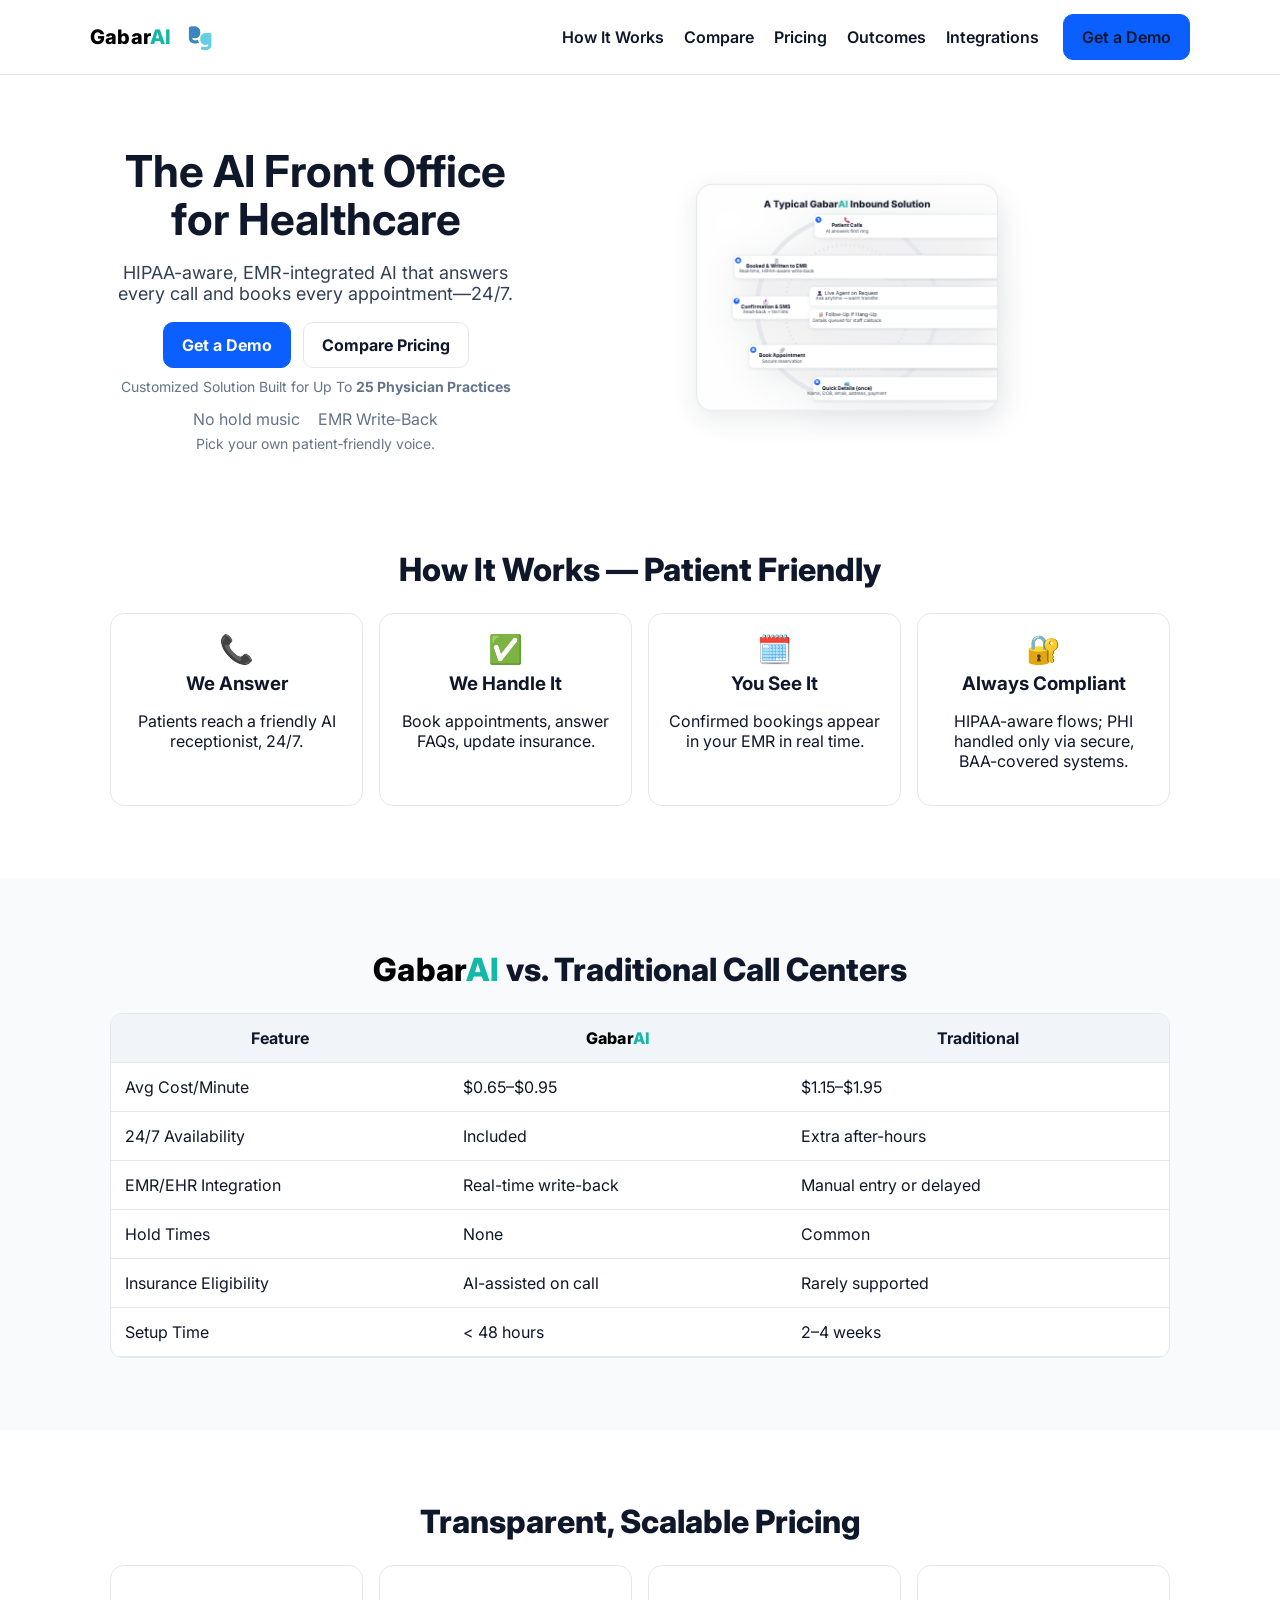
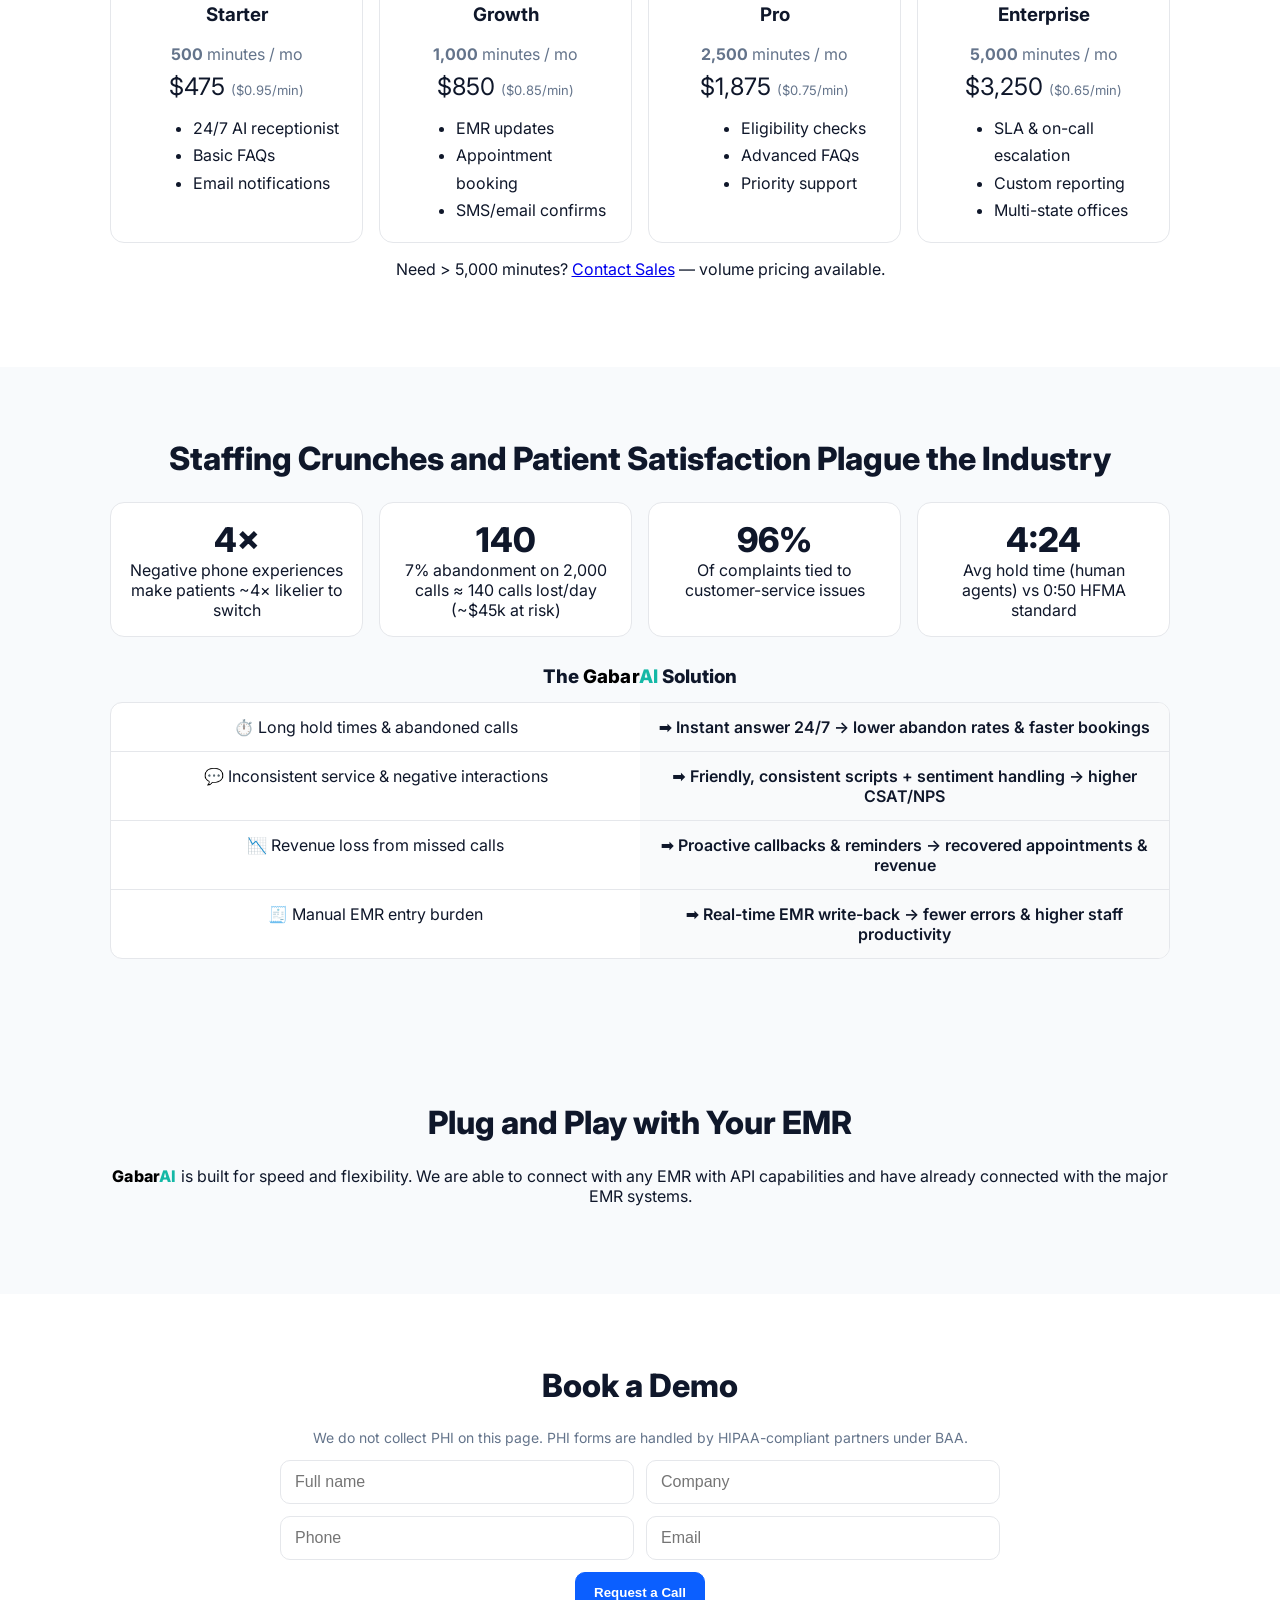
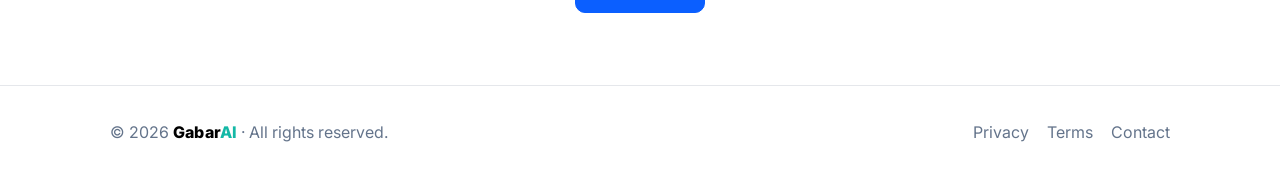
==== commit 7d4a1ed5: "Add files via upload" ====
--- a/index.html
+++ b/index.html
@@ -49,88 +49,7 @@
           <p class="voice-note">Pick your own patient‑friendly voice.</p>
         </div>
         <div class="hero-art">
-  <svg xmlns="http://www.w3.org/2000/svg" viewBox="0 0 1200 900" role="img" class="flow-graphic">
-  <title>A Typical GabarAI Inbound Solution — circular flow</title>
-  <defs>
-    <style>
-      .ink { fill:#0f172a; font-family: Inter, -apple-system, Segoe UI, Arial, sans-serif; }
-      .sub { fill:#334155; font-family: Inter, -apple-system, Segoe UI, Arial, sans-serif; }
-      .ring { fill:none; stroke:#e5e7eb; stroke-width:18; }
-      .ring2 { fill:none; stroke:#e5e7eb; stroke-width:12; stroke-dasharray:6,12 }
-      .card { fill:#fff; stroke:#e5e7eb; stroke-width:1.4; rx:16; ry:16; filter:url(#softShadow); }
-      .title { font-weight:800; font-size:38px; }
-      .brandAI { fill:#14b8a6; font-weight:800; }
-      .stepTitle { font-weight:800; font-size:20px; }
-      .stepSub { font-size:15px; }
-      .numCircle { fill:#0b5fff; }
-      .num { fill:#fff; font-weight:800; }
-    </style>
-    <filter id="softShadow" x="-30%" y="-30%" width="160%" height="160%">
-      <feDropShadow dx="0" dy="3" stdDeviation="6" flood-color="#0f172a" flood-opacity="0.09"/>
-    </filter>
-  </defs>
-  <text x="600" y="90" text-anchor="middle" class="ink title">
-    A Typical Gabar<tspan class="brandAI">AI</tspan> Inbound Solution
-  </text>
-  <circle cx="600" cy="490" r="360" class="ring"/>
-  <circle cx="600" cy="490" r="250" class="ring2"/>
-
-<rect class="card" x="470.0" y="119.0" width="260" height="92"/>
-<circle class="numCircle" cx="486.0" cy="139.0" r="12"/>
-<text class="num" x="486.0" y="143.0" text-anchor="middle" font-size="14">1</text>
-<text x="600.0" y="149.0" class="ink" style="font-size:22px" text-anchor="middle">📞</text>
-<text x="600.0" y="169.0" class="ink stepTitle" text-anchor="middle">Patient Calls</text>
-<text x="600.0" y="189.0" class="sub stepSub" text-anchor="middle">AI answers first ring</text>
-<rect class="card" x="750.5" y="281.5" width="262" height="92"/>
-<circle class="numCircle" cx="766.5" cy="301.5" r="12"/>
-<text class="num" x="766.5" y="305.5" text-anchor="middle" font-size="14">2</text>
-<text x="881.5" y="311.5" class="ink" style="font-size:22px" text-anchor="middle">📍</text>
-<text x="881.5" y="331.5" class="ink stepTitle" text-anchor="middle">Confirm Location</text>
-<text x="881.5" y="351.5" class="sub stepSub" text-anchor="middle">ZIP → city, state, time zone</text>
-<rect class="card" x="793.0" y="444.0" width="264" height="92"/>
-<circle class="numCircle" cx="809.0" cy="464.0" r="12"/>
-<text class="num" x="809.0" y="468.0" text-anchor="middle" font-size="14">3</text>
-<text x="925.0" y="474.0" class="ink" style="font-size:22px" text-anchor="middle">🗓️</text>
-<text x="925.0" y="494.0" class="ink stepTitle" text-anchor="middle">Understand Timing</text>
-<text x="925.0" y="514.0" class="sub stepSub" text-anchor="middle">Natural language (e.g., “tomorrow</text>
-<text x="925.0" y="530.0" class="sub stepSub" text-anchor="middle">afternoon”)</text>
-<rect class="card" x="728.6" y="639.6" width="262" height="92"/>
-<circle class="numCircle" cx="744.6" cy="659.6" r="12"/>
-<text class="num" x="744.6" y="663.6" text-anchor="middle" font-size="14">4</text>
-<text x="859.6" y="669.6" class="ink" style="font-size:22px" text-anchor="middle">✅</text>
-<text x="859.6" y="689.6" class="ink stepTitle" text-anchor="middle">Offer Best Slots</text>
-<text x="859.6" y="709.6" class="sub stepSub" text-anchor="middle">Up to 5 options</text>
-<rect class="card" x="465.0" y="769.0" width="270" height="92"/>
-<circle class="numCircle" cx="481.0" cy="789.0" r="12"/>
-<text class="num" x="481.0" y="793.0" text-anchor="middle" font-size="14">5</text>
-<text x="600.0" y="799.0" class="ink" style="font-size:22px" text-anchor="middle">🪪</text>
-<text x="600.0" y="819.0" class="ink stepTitle" text-anchor="middle">Quick Details (once)</text>
-<text x="600.0" y="839.0" class="sub stepSub" text-anchor="middle">Name, DOB, email, address, payment</text>
-<rect class="card" x="209.4" y="639.6" width="262" height="92"/>
-<circle class="numCircle" cx="225.4" cy="659.6" r="12"/>
-<text class="num" x="225.4" y="663.6" text-anchor="middle" font-size="14">6</text>
-<text x="340.4" y="669.6" class="ink" style="font-size:22px" text-anchor="middle">🔗</text>
-<text x="340.4" y="689.6" class="ink stepTitle" text-anchor="middle">Book Appointment</text>
-<text x="340.4" y="709.6" class="sub stepSub" text-anchor="middle">Secure reservation</text>
-<rect class="card" x="142.0" y="444.0" width="266" height="92"/>
-<circle class="numCircle" cx="158.0" cy="464.0" r="12"/>
-<text class="num" x="158.0" y="468.0" text-anchor="middle" font-size="14">7</text>
-<text x="275.0" y="474.0" class="ink" style="font-size:22px" text-anchor="middle">📩</text>
-<text x="275.0" y="494.0" class="ink stepTitle" text-anchor="middle">Confirmation &amp; SMS</text>
-<text x="275.0" y="514.0" class="sub stepSub" text-anchor="middle">Read‑back + text link</text>
-<rect class="card" x="148.5" y="281.5" width="340" height="92"/>
-<circle class="numCircle" cx="164.5" cy="301.5" r="12"/>
-<text class="num" x="164.5" y="305.5" text-anchor="middle" font-size="14">8</text>
-<text x="318.5" y="311.5" class="ink" style="font-size:22px" text-anchor="middle">🧾</text>
-<text x="318.5" y="331.5" class="ink stepTitle" text-anchor="middle">Booked &amp; Written to EMR</text>
-<text x="318.5" y="351.5" class="sub stepSub" text-anchor="middle">Real‑time, HIPAA‑aware write‑back</text>
-<rect class="card" x="450.0" y="408.0" width="300" height="76"/>
-<text x="600.0" y="438.0" class="ink" style="font-size:20px" text-anchor="middle">👤 Live Agent on Request</text>
-<text x="600.0" y="460.0" class="sub stepSub" text-anchor="middle">Ask anytime → warm transfer</text>
-<rect class="card" x="450.0" y="496.0" width="300" height="76"/>
-<text x="600.0" y="526.0" class="ink" style="font-size:20px" text-anchor="middle">📝 Follow‑Up If Hang‑Up</text>
-<text x="600.0" y="548.0" class="sub stepSub" text-anchor="middle">Details queued for staff callback</text>
-</svg>
+  <img src="1138c152-f6fe-424f-a5f5-20d818eee70b.png" alt="A Typical Gabar AI Inbound Solution" class="flow-graphic">
 </div>
       </div>
     </section>
--- a/styles.css
+++ b/styles.css
@@ -97,18 +97,7 @@
 
 
 /* === Flow graphic: bigger + hover === */
-.flow-graphic{
-  display:block;
-  width:110%;              /* allow to spill slightly beyond its grid column */
-  max-width:1400px;        /* ~2x compared to previous 860px cap */
-  height:auto;
-  margin:0 auto;
-  transform-origin:center;
-  transition:transform 220ms ease, filter 220ms ease;
-  will-change:transform, filter;
-  /* subtle shadow all the time for depth */
-  filter: drop-shadow(0 6px 18px rgba(15,23,42,0.10));
-}
+
 
 /* Hover polish (only when hover is supported) */
 @media (hover: hover) and (pointer: fine){
@@ -125,10 +114,19 @@
 
 /* Mobile friendliness */
 @media (max-width:980px){
-  .flow-graphic{ width:100%; max-width:900px; }
+  
 }
-
 
 /* Wordmark spans for two-color 'GabarAI' */
 .brand-dark{ color:#000; font-weight:800; letter-spacing:0.2px; }
 .brand-teal{ color:var(--accent); font-weight:800; letter-spacing:0.2px; }
+
+/* Authoritative rule for hero diagram (PNG) */
+.flow-graphic {
+  width: 100%;
+  height: auto;
+  max-width: 3200px;
+  display: block;
+  margin: 0 auto;
+}
+.hero-art { overflow: visible; }
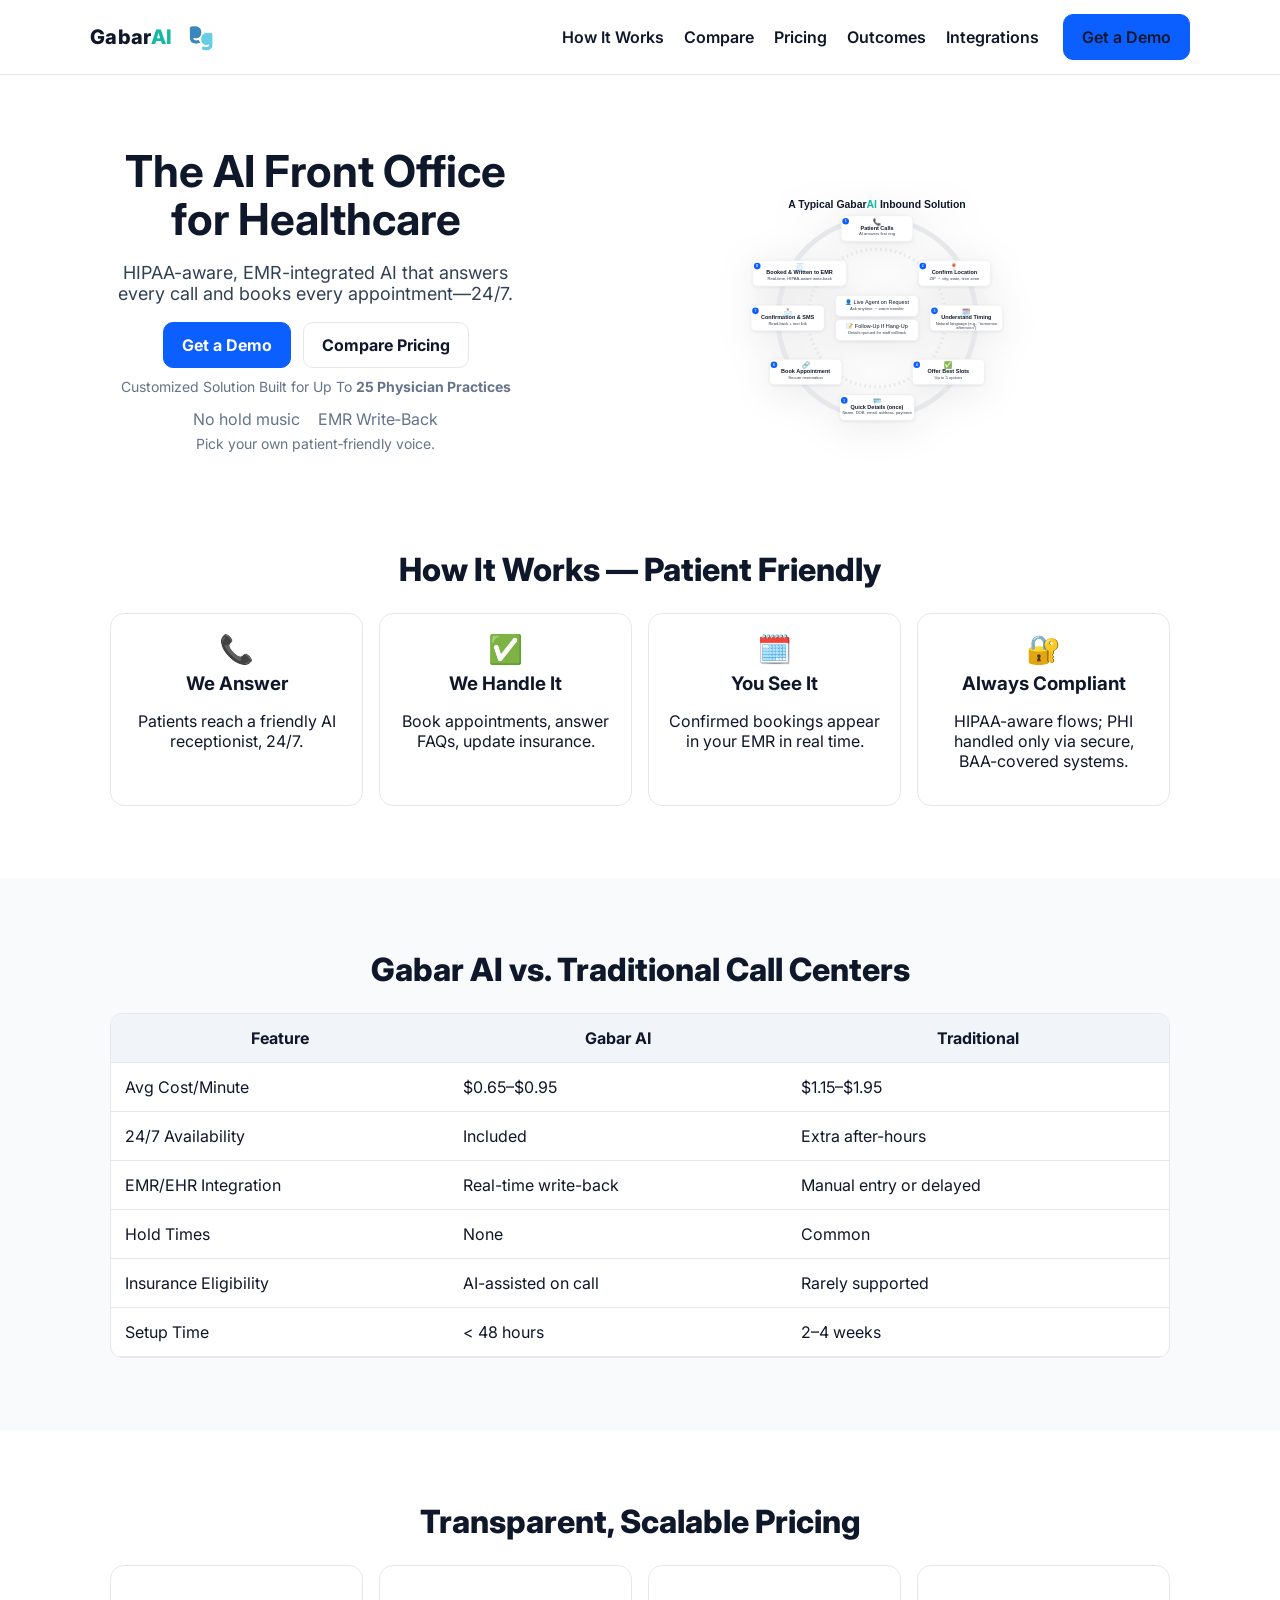
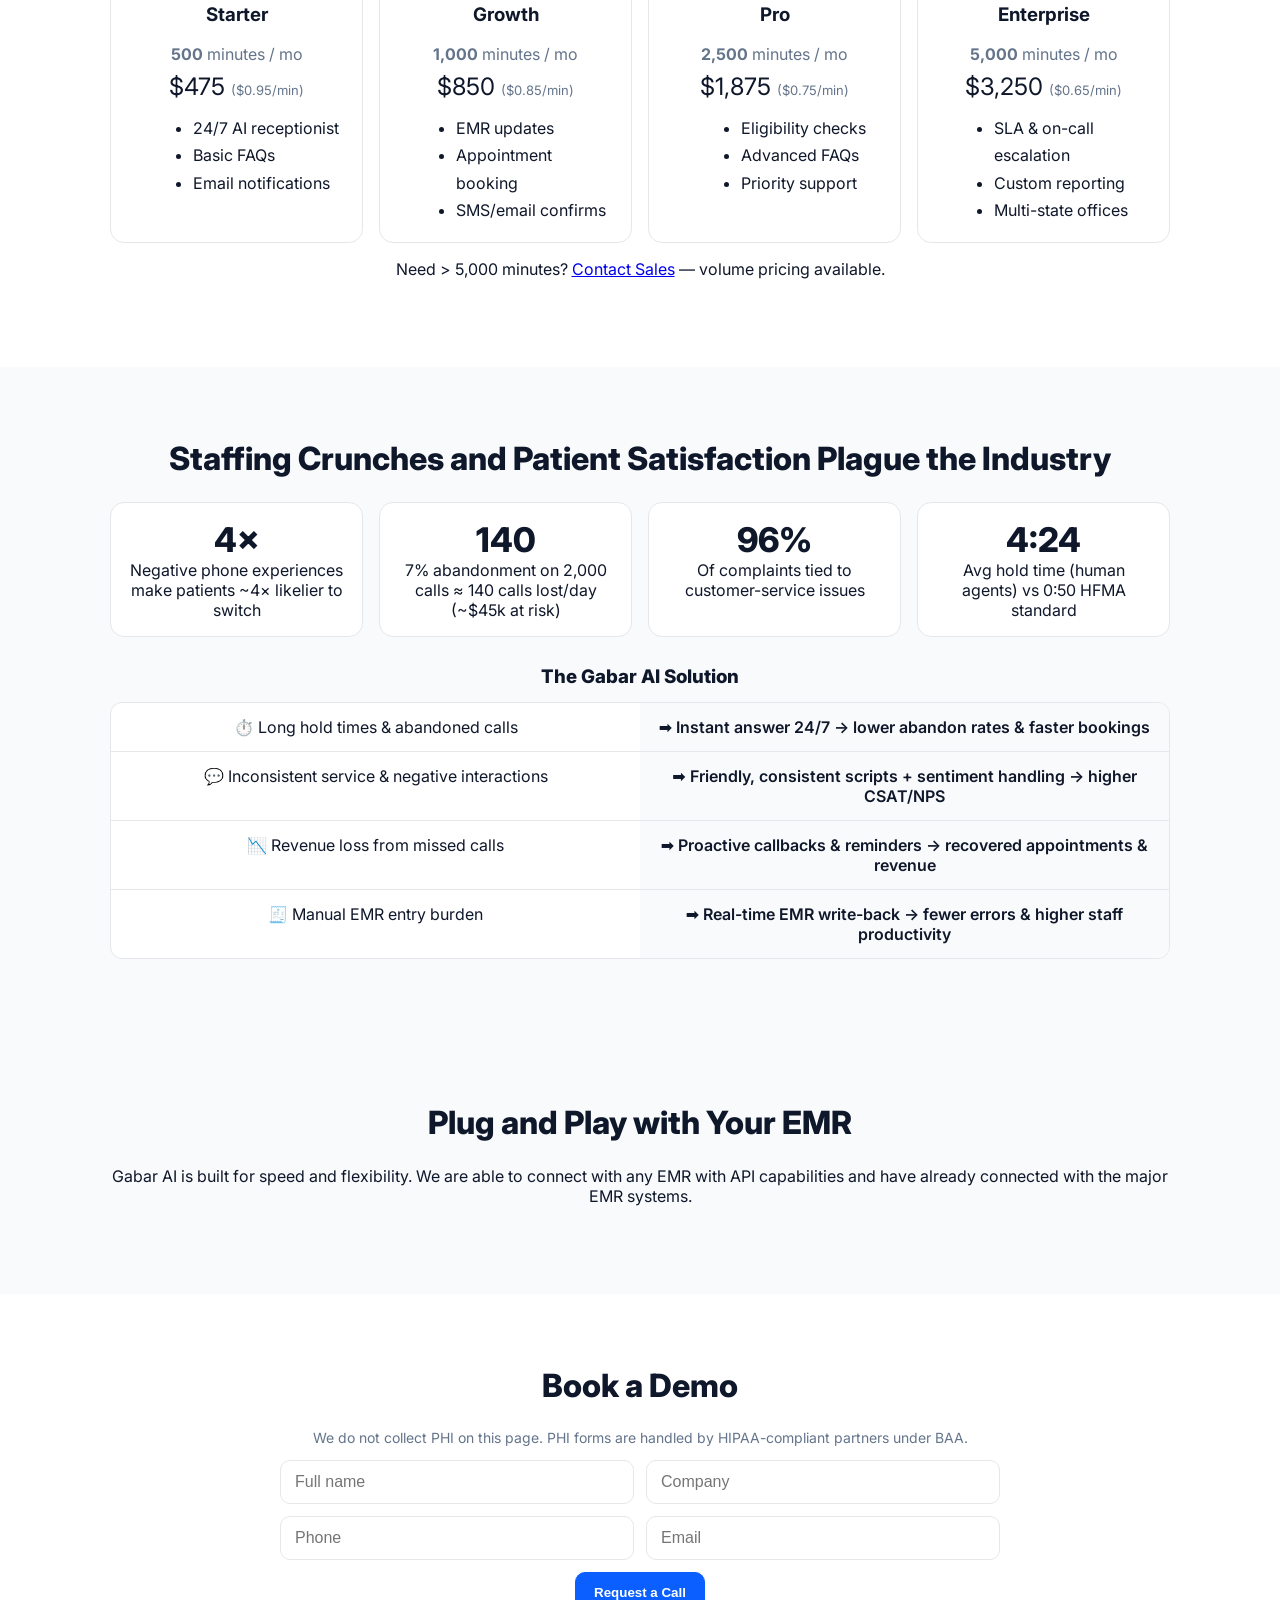
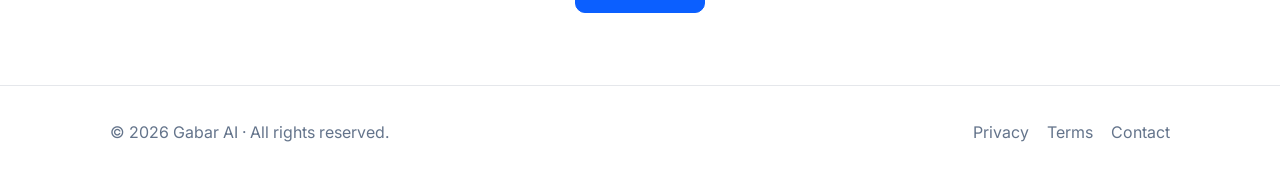
==== commit 5099a0d3: "Add files via upload" ====
--- a/index.html
+++ b/index.html
@@ -4,7 +4,7 @@
   <meta charset="utf-8">
   <meta http-equiv="x-ua-compatible" content="ie=edge">
   <meta name="viewport" content="width=device-width, initial-scale=1">
-  <title><span class="brand-dark">Gabar</span><span class="brand-teal">AI</span> — The AI Front Office for Healthcare</title>
+  <title>Gabar AI — The AI Front Office for Healthcare</title>
   <meta name="description" content="HIPAA-aware, EMR-integrated AI that answers every call and books every appointment—24/7.">
   <link rel="preconnect" href="https://fonts.googleapis.com">
   <link rel="preconnect" href="https://fonts.gstatic.com" crossorigin>
@@ -16,7 +16,7 @@
   <header class="site-header">
     <div class="container nav">
       <div class="brand">
-        <span class="logo"><span class="brand-dark">Gabar</span><span class="brand-teal">AI</span></span>
+        <span class="logo">Gabar<span class="accent">AI</span></span>
         <img class="brandmark" src="logo.png" alt="Gabar AI logo" />
       </div>
       <nav class="nav-links">
@@ -49,7 +49,7 @@
           <p class="voice-note">Pick your own patient‑friendly voice.</p>
         </div>
         <div class="hero-art">
-  <img src="1138c152-f6fe-424f-a5f5-20d818eee70b.png" alt="A Typical Gabar AI Inbound Solution" class="flow-graphic">
+  <img src="gabar_circular_flow_v9.svg" alt="A Typical GabarAI Inbound Solution — circular flow" class="flow-graphic">
 </div>
       </div>
     </section>
@@ -70,11 +70,11 @@
     <!-- DIFFERENTIATION -->
     <section id="compare" class="section alt">
       <div class="container">
-        <h2 class="section-title"><span class="brand-dark">Gabar</span><span class="brand-teal">AI</span> vs. Traditional Call Centers</h2>
+        <h2 class="section-title">Gabar AI vs. Traditional Call Centers</h2>
         <div class="table-wrap">
           <table class="compare">
             <thead>
-              <tr><th>Feature</th><th><span class="brand-dark">Gabar</span><span class="brand-teal">AI</span></th><th>Traditional</th></tr>
+              <tr><th>Feature</th><th>Gabar AI</th><th>Traditional</th></tr>
             </thead>
             <tbody>
               <tr><td>Avg Cost/Minute</td><td>$0.65–$0.95</td><td>$1.15–$1.95</td></tr>
@@ -134,7 +134,7 @@
           <div class="stat"><div class="num">4:24</div><div class="cap">Avg hold time (human agents) vs 0:50 HFMA standard</div></div>
         </div>
 
-        <h3 class="subhead">The <span class="brand-dark">Gabar</span><span class="brand-teal">AI</span> Solution</h3>
+        <h3 class="subhead">The Gabar AI Solution</h3>
         <div class="matrix">
           <div class="row"><div class="cell pain">⏱️ Long hold times & abandoned calls</div><div class="cell outcome">➡️ Instant answer 24/7 → lower abandon rates & faster bookings</div></div>
           <div class="row"><div class="cell pain">💬 Inconsistent service & negative interactions</div><div class="cell outcome">➡️ Friendly, consistent scripts + sentiment handling → higher CSAT/NPS</div></div>
@@ -148,7 +148,7 @@
     <section id="integrations" class="section alt">
       <div class="container">
         <h2 class="section-title">Plug and Play with Your EMR</h2>
-        <p class="sub"><span class="brand-dark">Gabar</span><span class="brand-teal">AI</span> is built for speed and flexibility. We are able to connect with any EMR with API capabilities and have already connected with the major EMR systems.</p>
+        <p class="sub">Gabar AI is built for speed and flexibility. We are able to connect with any EMR with API capabilities and have already connected with the major EMR systems.</p>
       </div>
     </section>
 
@@ -174,7 +174,7 @@
 
   <footer class="site-footer">
     <div class="container foot">
-      <p>© <span id="y"></span> <span class="brand-dark">Gabar</span><span class="brand-teal">AI</span> · All rights reserved.</p>
+      <p>© <span id="y"></span> Gabar AI · All rights reserved.</p>
       <nav>
         <a href="#">Privacy</a>
         <a href="#">Terms</a>
--- a/styles.css
+++ b/styles.css
@@ -97,7 +97,18 @@
 
 
 /* === Flow graphic: bigger + hover === */
-
+.flow-graphic{
+  display:block;
+  width:110%;              /* allow to spill slightly beyond its grid column */
+  max-width:1400px;        /* ~2x compared to previous 860px cap */
+  height:auto;
+  margin:0 auto;
+  transform-origin:center;
+  transition:transform 220ms ease, filter 220ms ease;
+  will-change:transform, filter;
+  /* subtle shadow all the time for depth */
+  filter: drop-shadow(0 6px 18px rgba(15,23,42,0.10));
+}
 
 /* Hover polish (only when hover is supported) */
 @media (hover: hover) and (pointer: fine){
@@ -114,19 +125,5 @@
 
 /* Mobile friendliness */
 @media (max-width:980px){
-  
+  .flow-graphic{ width:100%; max-width:900px; }
 }
-
-/* Wordmark spans for two-color 'GabarAI' */
-.brand-dark{ color:#000; font-weight:800; letter-spacing:0.2px; }
-.brand-teal{ color:var(--accent); font-weight:800; letter-spacing:0.2px; }
-
-/* Authoritative rule for hero diagram (PNG) */
-.flow-graphic {
-  width: 100%;
-  height: auto;
-  max-width: 3200px;
-  display: block;
-  margin: 0 auto;
-}
-.hero-art { overflow: visible; }
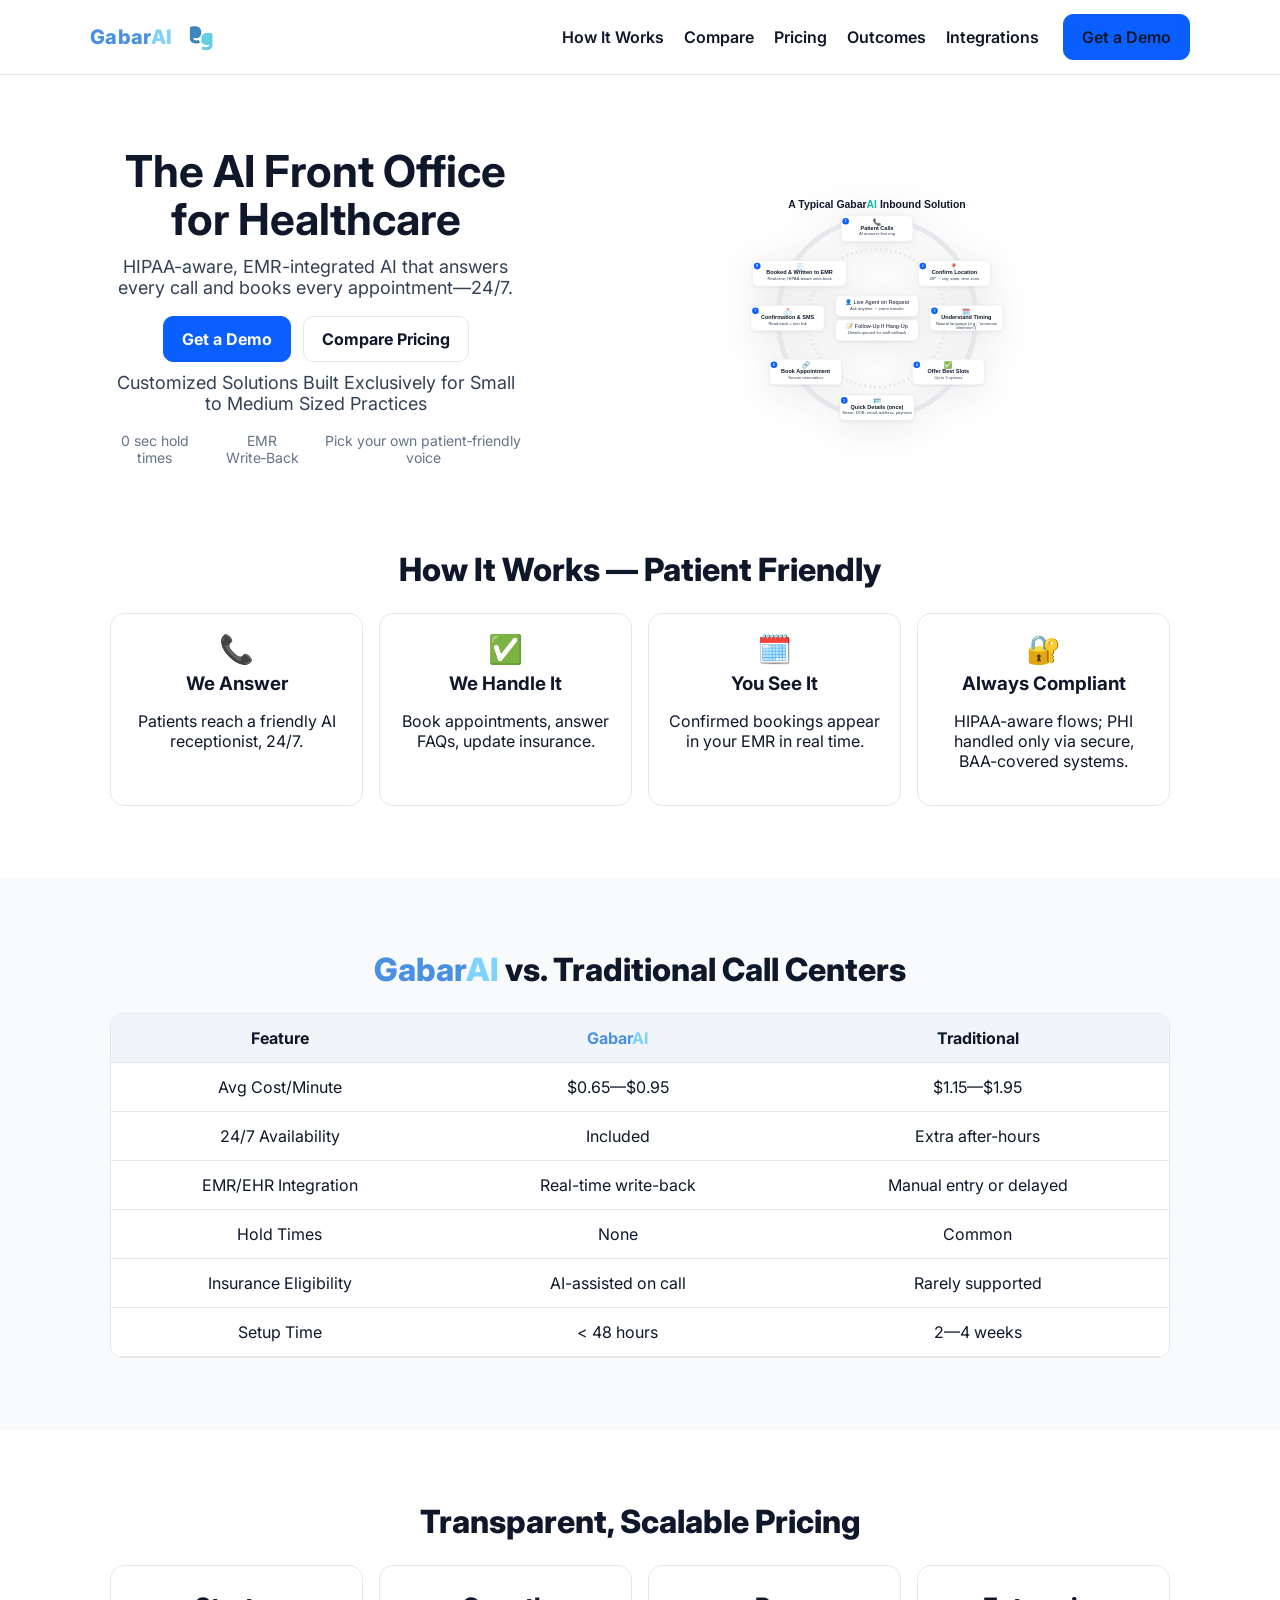
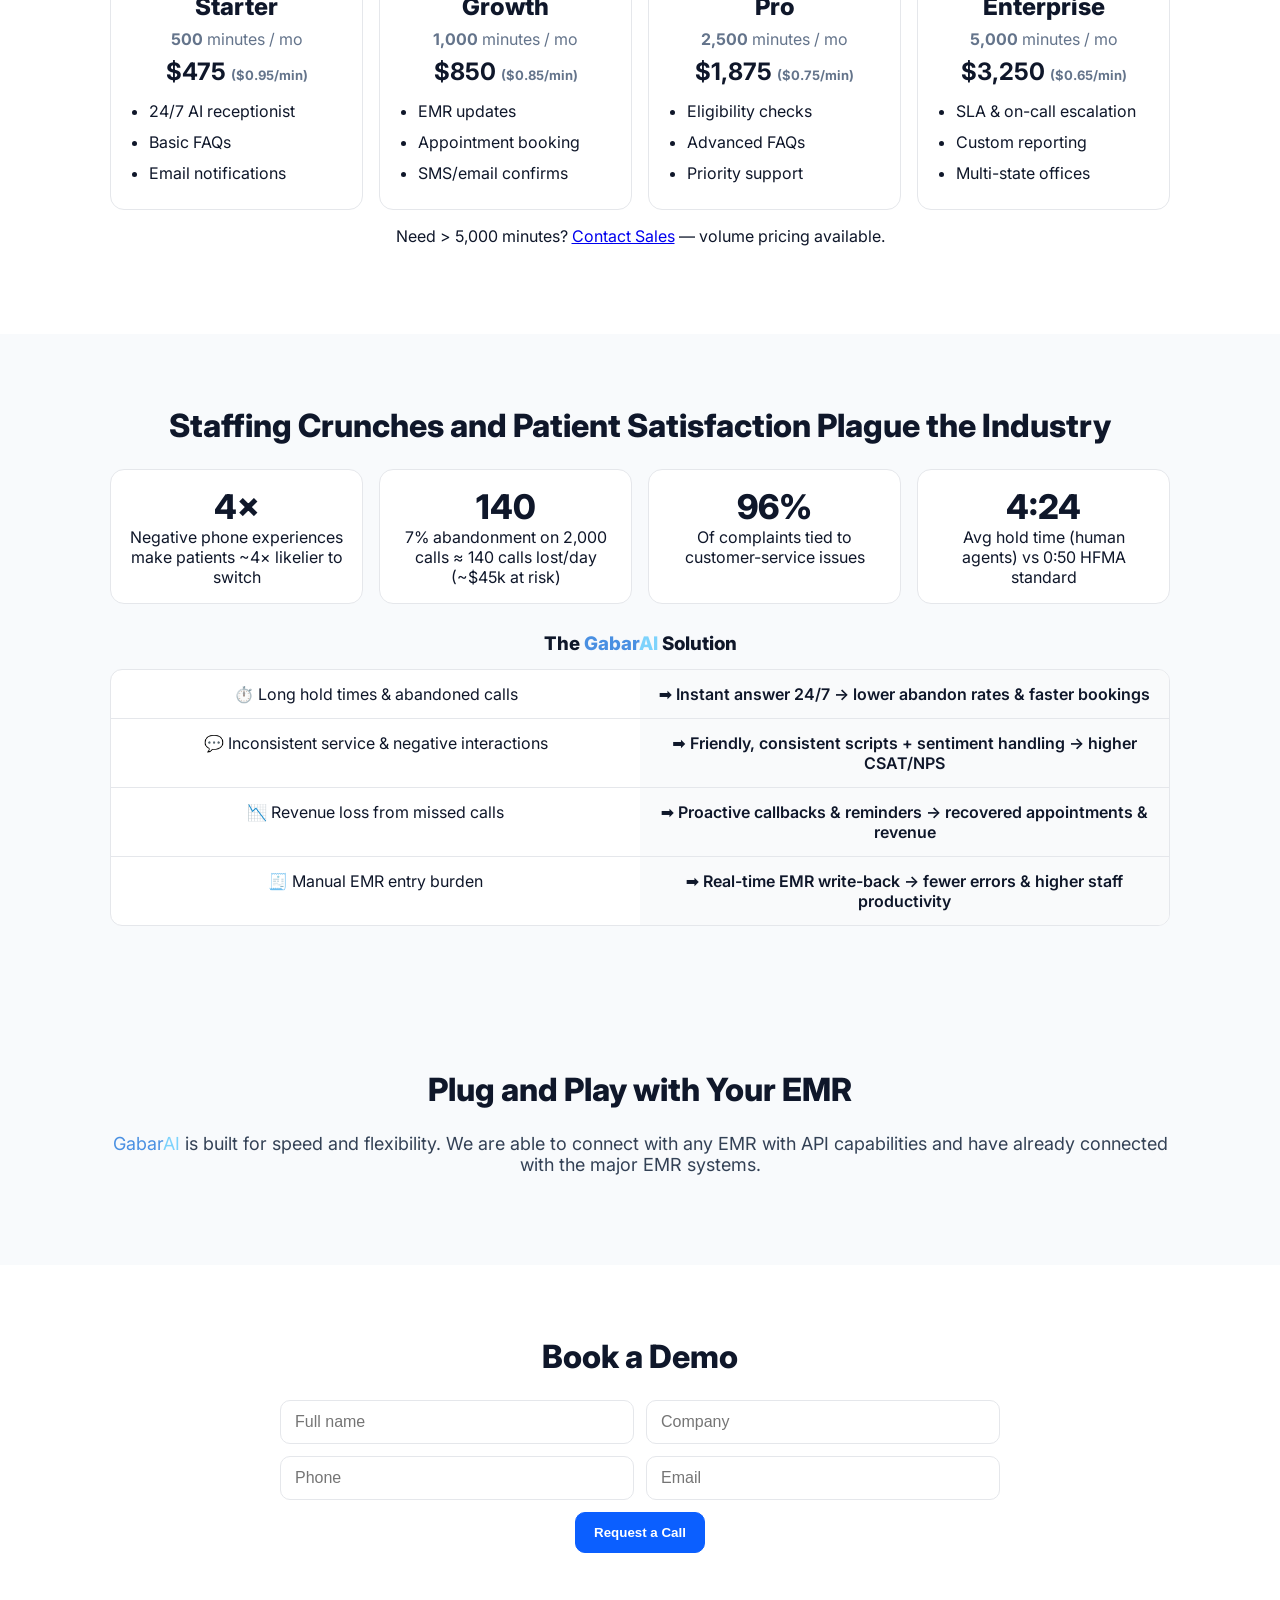
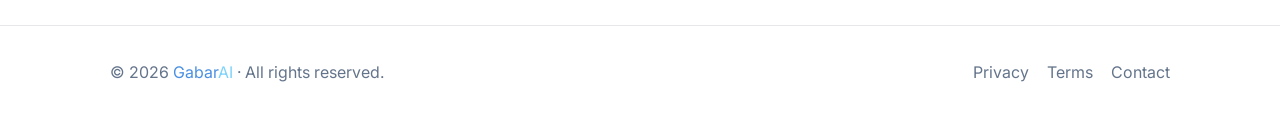
==== commit 5042e15a: "Add files via upload" ====
--- a/index.html
+++ b/index.html
@@ -4,20 +4,20 @@
   <meta charset="utf-8">
   <meta http-equiv="x-ua-compatible" content="ie=edge">
   <meta name="viewport" content="width=device-width, initial-scale=1">
-  <title>Gabar AI — The AI Front Office for Healthcare</title>
+  <title>GabarAI — The AI Front Office for Healthcare</title>
   <meta name="description" content="HIPAA-aware, EMR-integrated AI that answers every call and books every appointment—24/7.">
   <link rel="preconnect" href="https://fonts.googleapis.com">
   <link rel="preconnect" href="https://fonts.gstatic.com" crossorigin>
   <link href="https://fonts.googleapis.com/css2?family=Inter:wght@400;600;700;800&display=swap" rel="stylesheet">
-  <link rel="stylesheet" href="styles.css?v=5.2">
+  <link rel="stylesheet" href="styles.css?v=5.3">
   <link rel="icon" type="image/png" href="favicon.png">
 </head>
 <body>
   <header class="site-header">
     <div class="container nav">
       <div class="brand">
-        <span class="logo">Gabar<span class="accent">AI</span></span>
-        <img class="brandmark" src="logo.png" alt="Gabar AI logo" />
+        <span class="logo"><span class="gabar-text">Gabar</span><span class="ai-text">AI</span></span>
+        <img class="brandmark" src="logo.png" alt="GabarAI logo" />
       </div>
       <nav class="nav-links">
         <a href="#how">How It Works</a>
@@ -41,12 +41,12 @@
             <a href="#contact" class="btn btn-primary">Get a Demo</a>
             <a href="#pricing" class="btn btn-secondary">Compare Pricing</a>
           </div>
-          <p class="icp-banner">Customized Solution Built for Up To <strong>25 Physician Practices</strong></p>
+          <p class="sub">Customized Solutions Built Exclusively for Small to Medium Sized Practices</p>
           <ul class="trust-bullets">
-            <li>No hold music</li>
+            <li>0 sec hold times</li>
             <li>EMR Write‑Back</li>
+            <li>Pick your own patient‑friendly voice</li>
           </ul>
-          <p class="voice-note">Pick your own patient‑friendly voice.</p>
         </div>
         <div class="hero-art">
   <img src="gabar_circular_flow_v9.svg" alt="A Typical GabarAI Inbound Solution — circular flow" class="flow-graphic">
@@ -70,19 +70,19 @@
     <!-- DIFFERENTIATION -->
     <section id="compare" class="section alt">
       <div class="container">
-        <h2 class="section-title">Gabar AI vs. Traditional Call Centers</h2>
+        <h2 class="section-title"><span class="gabar-text">Gabar</span><span class="ai-text">AI</span> vs. Traditional Call Centers</h2>
         <div class="table-wrap">
           <table class="compare">
             <thead>
-              <tr><th>Feature</th><th>Gabar AI</th><th>Traditional</th></tr>
+              <tr><th>Feature</th><th><span class="gabar-text">Gabar</span><span class="ai-text">AI</span></th><th>Traditional</th></tr>
             </thead>
             <tbody>
-              <tr><td>Avg Cost/Minute</td><td>$0.65–$0.95</td><td>$1.15–$1.95</td></tr>
+              <tr><td>Avg Cost/Minute</td><td>$0.65—$0.95</td><td>$1.15—$1.95</td></tr>
               <tr><td>24/7 Availability</td><td>Included</td><td>Extra after-hours</td></tr>
               <tr><td>EMR/EHR Integration</td><td>Real-time write-back</td><td>Manual entry or delayed</td></tr>
               <tr><td>Hold Times</td><td>None</td><td>Common</td></tr>
               <tr><td>Insurance Eligibility</td><td>AI-assisted on call</td><td>Rarely supported</td></tr>
-              <tr><td>Setup Time</td><td>&lt; 48 hours</td><td>2–4 weeks</td></tr>
+              <tr><td>Setup Time</td><td>&lt; 48 hours</td><td>2—4 weeks</td></tr>
             </tbody>
           </table>
         </div>
@@ -95,28 +95,28 @@
         <h2 class="section-title">Transparent, Scalable Pricing</h2>
         <div class="cards">
           <article class="card">
-            <h3>Starter</h3>
+            <h3 class="plan-name">Starter</h3>
             <p class="mins"><strong>500</strong> minutes / mo</p>
             <p class="price">$475 <span class="per">($0.95/min)</span></p>
-            <ul><li>24/7 AI receptionist</li><li>Basic FAQs</li><li>Email notifications</li></ul>
+            <ul class="plan-features"><li>24/7 AI receptionist</li><li>Basic FAQs</li><li>Email notifications</li></ul>
           </article>
           <article class="card">
-            <h3>Growth</h3>
+            <h3 class="plan-name">Growth</h3>
             <p class="mins"><strong>1,000</strong> minutes / mo</p>
             <p class="price">$850 <span class="per">($0.85/min)</span></p>
-            <ul><li>EMR updates</li><li>Appointment booking</li><li>SMS/email confirms</li></ul>
+            <ul class="plan-features"><li>EMR updates</li><li>Appointment booking</li><li>SMS/email confirms</li></ul>
           </article>
           <article class="card">
-            <h3>Pro</h3>
+            <h3 class="plan-name">Pro</h3>
             <p class="mins"><strong>2,500</strong> minutes / mo</p>
             <p class="price">$1,875 <span class="per">($0.75/min)</span></p>
-            <ul><li>Eligibility checks</li><li>Advanced FAQs</li><li>Priority support</li></ul>
+            <ul class="plan-features"><li>Eligibility checks</li><li>Advanced FAQs</li><li>Priority support</li></ul>
           </article>
           <article class="card">
-            <h3>Enterprise</h3>
+            <h3 class="plan-name">Enterprise</h3>
             <p class="mins"><strong>5,000</strong> minutes / mo</p>
             <p class="price">$3,250 <span class="per">($0.65/min)</span></p>
-            <ul><li>SLA & on-call escalation</li><li>Custom reporting</li><li>Multi-state offices</li></ul>
+            <ul class="plan-features"><li>SLA & on-call escalation</li><li>Custom reporting</li><li>Multi-state offices</li></ul>
           </article>
         </div>
         <p class="note">Need &gt; 5,000 minutes? <a href="#contact">Contact Sales</a> — volume pricing available.</p>
@@ -134,7 +134,7 @@
           <div class="stat"><div class="num">4:24</div><div class="cap">Avg hold time (human agents) vs 0:50 HFMA standard</div></div>
         </div>
 
-        <h3 class="subhead">The Gabar AI Solution</h3>
+        <h3 class="subhead">The <span class="gabar-text">Gabar</span><span class="ai-text">AI</span> Solution</h3>
         <div class="matrix">
           <div class="row"><div class="cell pain">⏱️ Long hold times & abandoned calls</div><div class="cell outcome">➡️ Instant answer 24/7 → lower abandon rates & faster bookings</div></div>
           <div class="row"><div class="cell pain">💬 Inconsistent service & negative interactions</div><div class="cell outcome">➡️ Friendly, consistent scripts + sentiment handling → higher CSAT/NPS</div></div>
@@ -148,7 +148,7 @@
     <section id="integrations" class="section alt">
       <div class="container">
         <h2 class="section-title">Plug and Play with Your EMR</h2>
-        <p class="sub">Gabar AI is built for speed and flexibility. We are able to connect with any EMR with API capabilities and have already connected with the major EMR systems.</p>
+        <p class="sub"><span class="gabar-text">Gabar</span><span class="ai-text">AI</span> is built for speed and flexibility. We are able to connect with any EMR with API capabilities and have already connected with the major EMR systems.</p>
       </div>
     </section>
 
@@ -156,7 +156,6 @@
     <section id="contact" class="section">
       <div class="container">
         <h2 class="section-title">Book a Demo</h2>
-        <p class="sub small">We do not collect PHI on this page. PHI forms are handled by HIPAA-compliant partners under BAA.</p>
         <form id="demoForm" class="intake" novalidate>
           <div class="row">
             <input type="text" name="name" placeholder="Full name" required>
@@ -174,7 +173,7 @@
 
   <footer class="site-footer">
     <div class="container foot">
-      <p>© <span id="y"></span> Gabar AI · All rights reserved.</p>
+      <p>© <span id="y"></span> <span class="gabar-text">Gabar</span><span class="ai-text">AI</span> · All rights reserved.</p>
       <nav>
         <a href="#">Privacy</a>
         <a href="#">Terms</a>
@@ -183,6 +182,6 @@
     </div>
   </footer>
 
-  <script src="script.js?v=5.2"></script>
+  <script src="script.js?v=5.3"></script>
 </body>
-</html>
+</html>
--- a/styles.css
+++ b/styles.css
@@ -2,6 +2,7 @@
 :root{
   --bg:#ffffff; --ink:#0f172a; --sub:#334155; --muted:#64748b;
   --line:#e5e7eb; --brand:#0b5fff; --brand-d:#0a4fe0; --accent:#14b8a6;
+  --gabar-blue:#4a90e2; --ai-blue:#7dd3fc;
 }
 *{box-sizing:border-box}
 html,body{margin:0;padding:0;background:var(--bg);color:var(--ink);font-family:Inter,system-ui,Arial,sans-serif}
@@ -10,7 +11,11 @@
 .section.alt{background:#f8fafc}
 .section-title{font-size:32px;font-weight:800;margin:0 0 24px}
 .small{font-size:14px;color:var(--muted)}
-.icp-banner{margin-top:10px;color:var(--muted);font-size:14px}
+.sub{font-size:18px;color:var(--sub);margin-top:10px}
+
+/* GabarAI Brand Colors */
+.gabar-text{color:var(--gabar-blue);font-weight:inherit}
+.ai-text{color:var(--ai-blue);font-weight:inherit}
 
 /* Header */
 .site-header{position:sticky;top:0;background:#ffffffcc;backdrop-filter:blur(6px);border-bottom:1px solid var(--line);z-index:10}
@@ -18,7 +23,6 @@
 .brand{display:flex;align-items:center;gap:10px}
 .brand .logo{font-weight:800;font-size:20px;letter-spacing:0.3px}
 .brand .brandmark{width:36px;height:36px;object-fit:contain}
-.brand .accent{color:var(--accent)}
 .nav-links a{margin-left:16px;text-decoration:none;color:var(--ink);font-weight:600}
 .nav-links .btn{margin-left:20px}
 
@@ -34,8 +38,8 @@
 .hero h1{font-size:44px;line-height:1.1;margin:0 0 12px}
 .hero .sub{font-size:18px;color:var(--sub)}
 .cta-row{display:flex;gap:12px;margin:16px 0 8px; justify-content:center}
-.trust-bullets{list-style:none;padding:0;margin:8px 0 0;display:flex;gap:18px;color:var(--muted);justify-content:center}
-.voice-note{margin-top:6px;color:var(--muted);font-size:14px}
+.trust-bullets{list-style:none;padding:0;margin:12px 0 0;display:flex;gap:18px;color:var(--muted);justify-content:center;font-size:14px}
+.trust-bullets li{font-size:14px}
 .hero-art svg{max-width:860px; width:100%; height:auto; border:1px solid var(--line); border-radius:16px; box-shadow:0 8px 24px rgba(15,23,42,0.08);}
 
 /* Steps */
@@ -44,20 +48,21 @@
 .step .icon{font-size:28px;margin-bottom:6px}
 .step h3{margin:6px 0}
 
-/* Comparison */
+/* Comparison - Center aligned */
 .table-wrap{overflow:auto;border:1px solid var(--line);border-radius:12px;background:#fff;margin:0 auto}
 table.compare{width:100%;border-collapse:collapse}
-.compare th,.compare td{padding:14px;border-bottom:1px solid var(--line)}
+.compare th,.compare td{padding:14px;border-bottom:1px solid var(--line);text-align:center}
 .compare thead th{background:#f1f5f9;text-align:center}
-.compare td{ text-align:left }
 
 /* Pricing */
 .cards{display:grid;grid-template-columns:repeat(4,1fr);gap:16px;justify-items:center}
 .card{background:#fff;border:1px solid var(--line);border-radius:14px;padding:18px;text-align:center;width:100%}
+.card .plan-name{font-size:24px;font-weight:800;margin:8px 0}
 .card .mins{margin:8px 0;color:var(--muted)}
-.card .price{font-size:24px;margin:6px 0}
+.card .price{font-size:24px;margin:6px 0;font-weight:700}
 .card .per{font-size:13px;color:var(--muted)}
-.card ul{margin:8px 0 0 18px;line-height:1.7;text-align:left; display:inline-block}
+.card .plan-features{margin:12px 0 0;padding:0 0 0 20px;line-height:1.7;text-align:left;list-style-position:outside}
+.card .plan-features li{margin:4px 0}
 
 /* Outcomes */
 .subhead{font-weight:800;margin:28px 0 12px;color:#0f172a}
@@ -126,4 +131,4 @@
 /* Mobile friendliness */
 @media (max-width:980px){
   .flow-graphic{ width:100%; max-width:900px; }
-}
+}
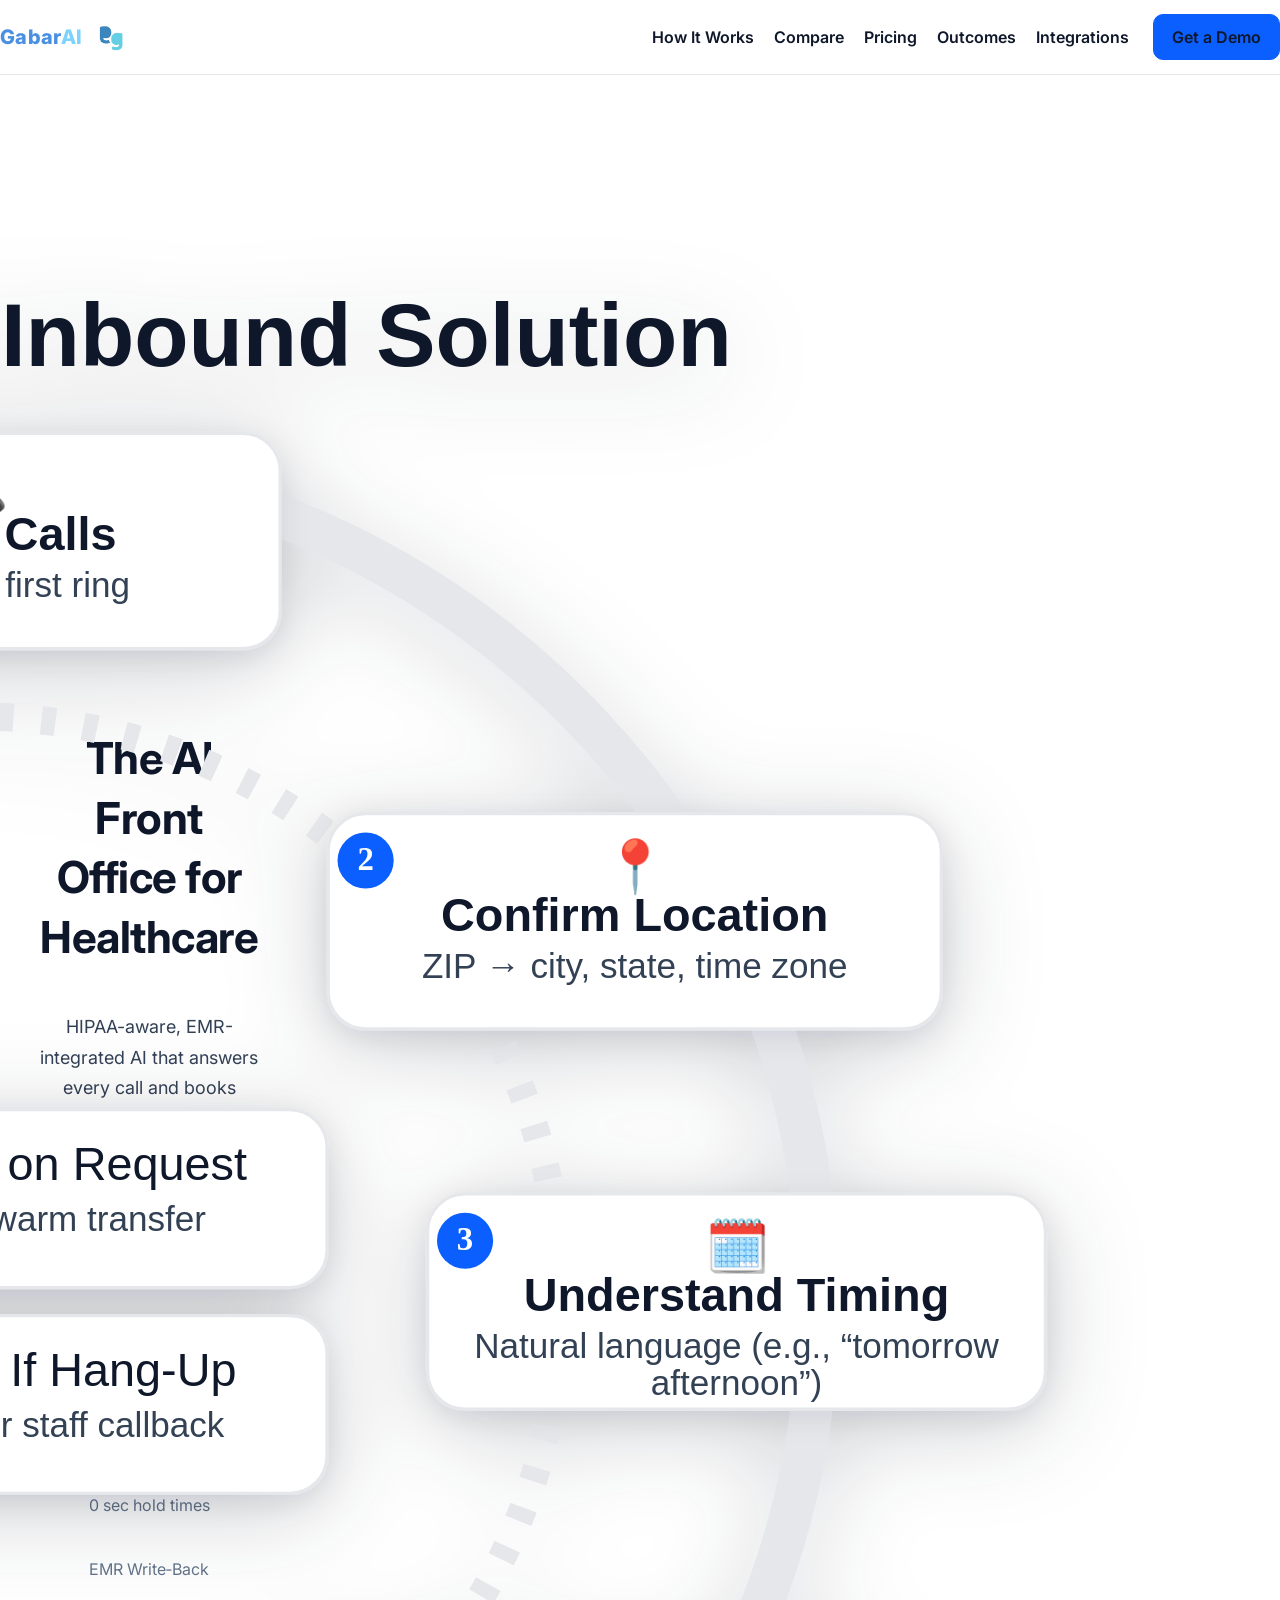
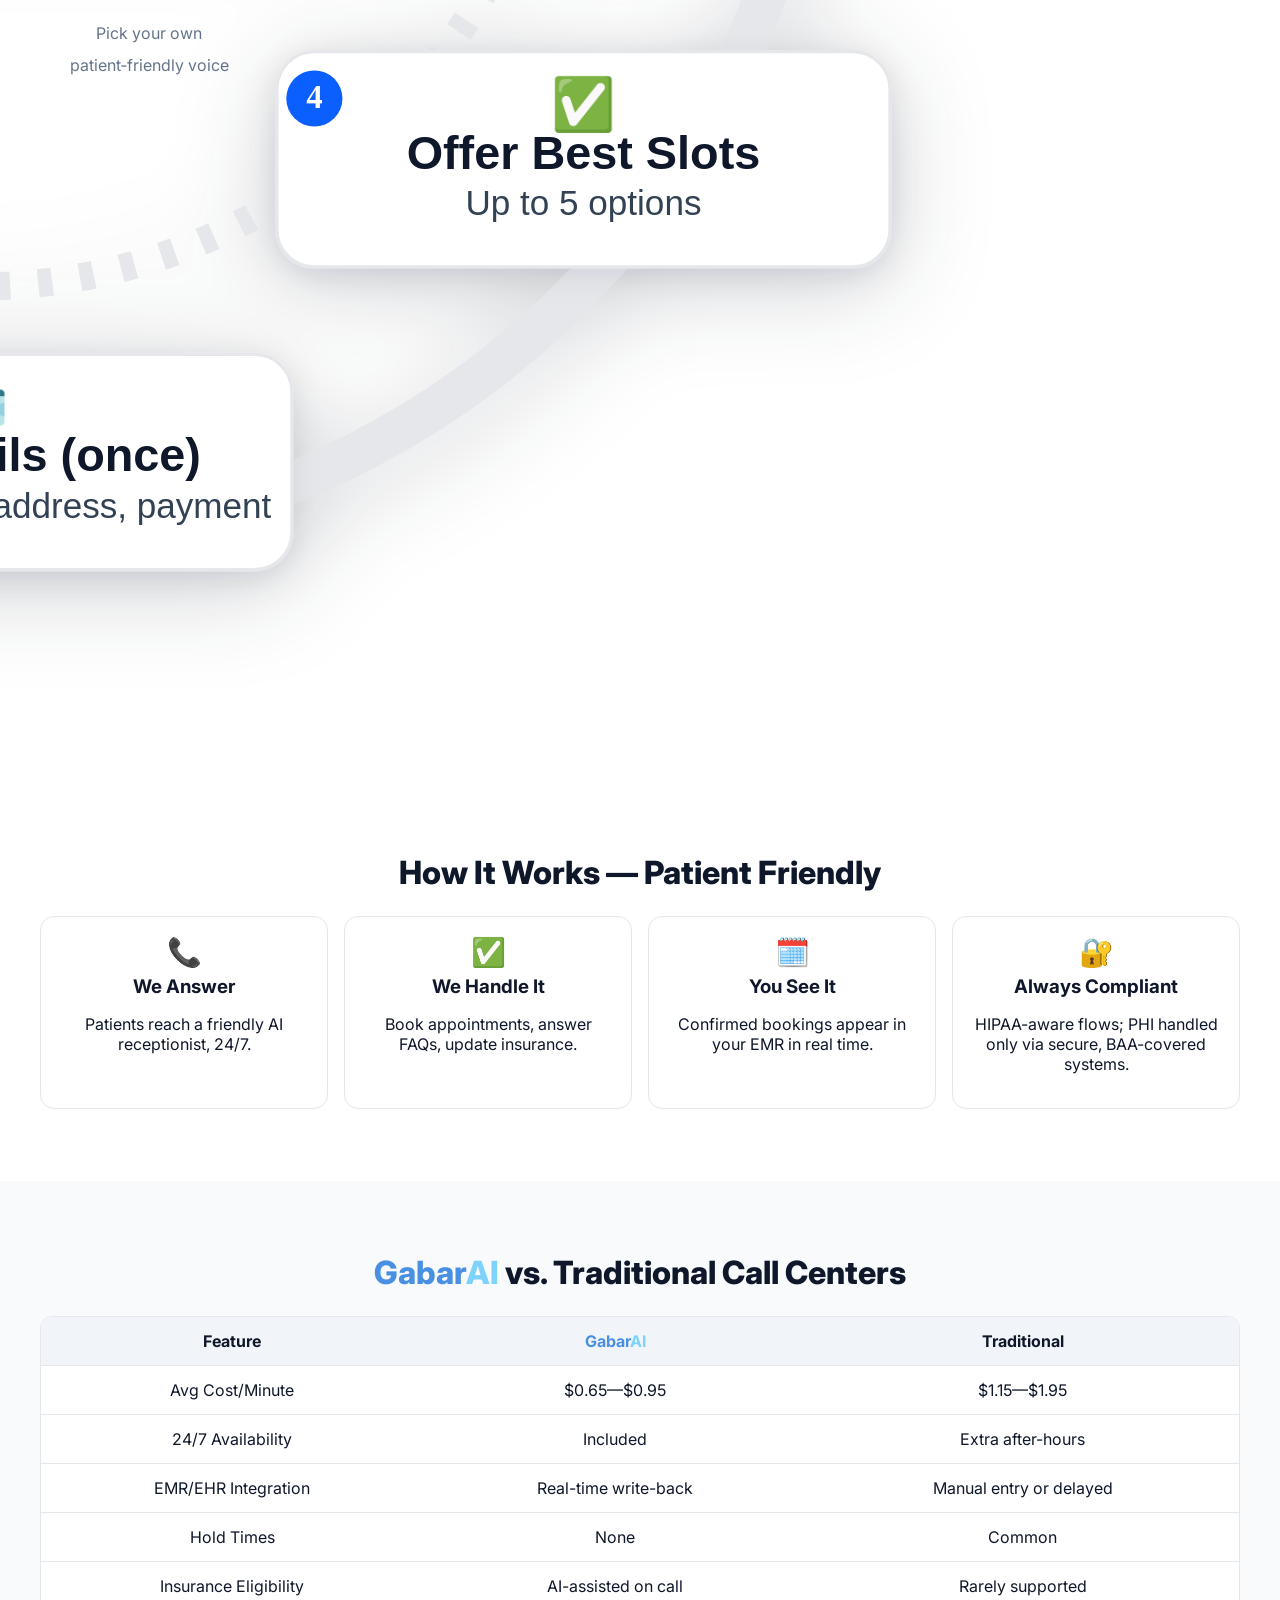
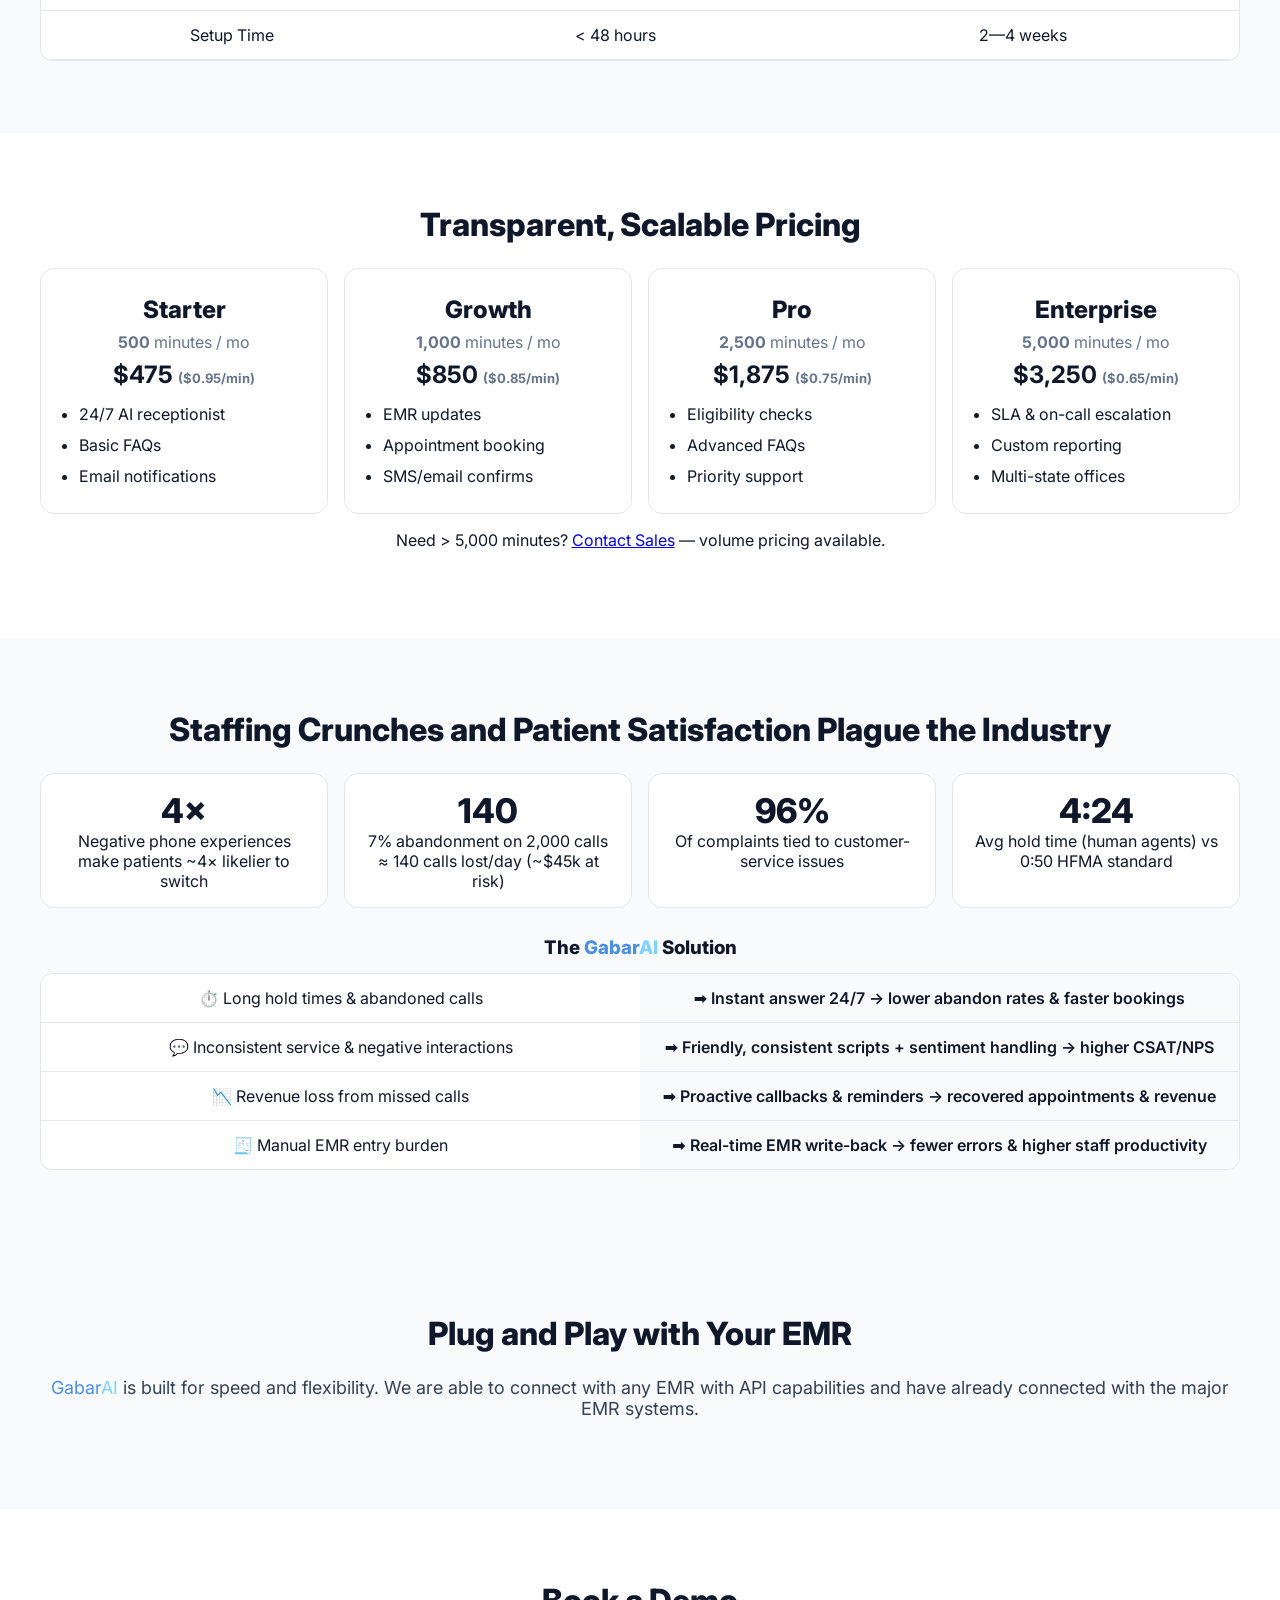
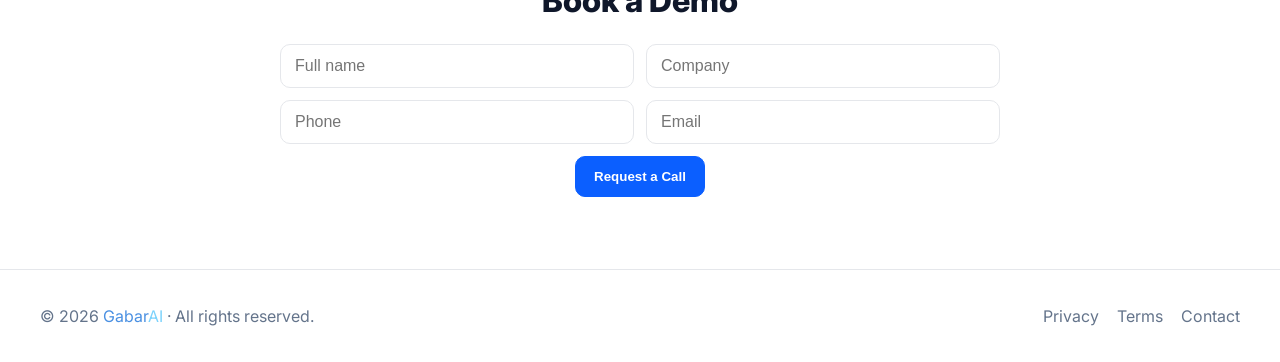
==== commit 7ec40d3a: "Add files via upload" ====
--- a/index.html
+++ b/index.html
@@ -36,12 +36,12 @@
       <div class="container hero-grid">
         <div class="hero-copy">
           <h1>The AI Front Office for Healthcare</h1>
-          <p class="sub">HIPAA-aware, EMR-integrated AI that answers every call and books every appointment—24/7.</p>
+          <p class="sub hero-subtitle">HIPAA-aware, EMR-integrated AI that answers every call and books every appointment—24/7.</p>
           <div class="cta-row">
             <a href="#contact" class="btn btn-primary">Get a Demo</a>
             <a href="#pricing" class="btn btn-secondary">Compare Pricing</a>
           </div>
-          <p class="sub">Customized Solutions Built Exclusively for Small to Medium Sized Practices</p>
+          <p class="sub hero-tagline">Customized Solutions Built Exclusively for Small to Medium Sized Practices</p>
           <ul class="trust-bullets">
             <li>0 sec hold times</li>
             <li>EMR Write‑Back</li>
--- a/styles.css
+++ b/styles.css
@@ -6,12 +6,17 @@
 }
 *{box-sizing:border-box}
 html,body{margin:0;padding:0;background:var(--bg);color:var(--ink);font-family:Inter,system-ui,Arial,sans-serif}
-.container{max-width:1100px;margin:0 auto;padding:0 20px;text-align:center}
+.container{max-width:2400px;margin:0 auto;padding:0 40px;text-align:center}
 .section{padding:72px 0}
 .section.alt{background:#f8fafc}
 .section-title{font-size:32px;font-weight:800;margin:0 0 24px}
 .small{font-size:14px;color:var(--muted)}
 .sub{font-size:18px;color:var(--sub);margin-top:10px}
+
+/* Hero-specific spacing controls with EXTENSIVE vertical spacing */
+.hero-subtitle{margin:0 0 55px !important;line-height:1.7}
+.hero-tagline{margin:55px 0 50px !important;font-weight:600}
+.hero-copy{padding-right:60px}
 
 /* GabarAI Brand Colors */
 .gabar-text{color:var(--gabar-blue);font-weight:inherit}
@@ -32,15 +37,45 @@
 .btn-primary:hover{background:var(--brand-d)}
 .btn-secondary{background:#fff;color:var(--ink)}
 
-/* Hero */
-.hero{padding:72px 0 12px}
-.hero-grid{display:grid;grid-template-columns:1fr 1.2fr;gap:32px;align-items:center;justify-items:center}
-.hero h1{font-size:44px;line-height:1.1;margin:0 0 12px}
-.hero .sub{font-size:18px;color:var(--sub)}
-.cta-row{display:flex;gap:12px;margin:16px 0 8px; justify-content:center}
-.trust-bullets{list-style:none;padding:0;margin:12px 0 0;display:flex;gap:18px;color:var(--muted);justify-content:center;font-size:14px}
-.trust-bullets li{font-size:14px}
-.hero-art svg{max-width:860px; width:100%; height:auto; border:1px solid var(--line); border-radius:16px; box-shadow:0 8px 24px rgba(15,23,42,0.08);}
+/* Hero with MASSIVE spacing and grid adjustments */
+.hero{padding:80px 0 120px}
+.hero-grid{display:grid;grid-template-columns:25% 75%;gap:120px;align-items:center;justify-items:start;overflow:visible}
+.hero h1{font-size:44px;line-height:1.35;margin:0 0 45px;letter-spacing:-0.5px}
+.hero .sub{font-size:18px;color:var(--sub);line-height:1.7}
+.cta-row{display:flex;gap:16px;margin:0 0 55px; justify-content:center}
+.trust-bullets{list-style:none;padding:0;margin:50px 0 0;display:flex;flex-direction:column;gap:20px;color:var(--muted);justify-content:center;font-size:16px;align-items:center;line-height:2}
+.trust-bullets li{font-size:16px;padding:6px 0}
+.hero-art{width:100%;display:flex;justify-content:center;align-items:center;padding:0;overflow:visible}
+
+/* === Flow graphic: MASSIVE 600% size === */
+.flow-graphic{
+  display:block;
+  width:600%;              /* 6x original size for dramatic impact */
+  max-width:none;          /* No constraints whatsoever */
+  height:auto;
+  margin-left:-150%;       /* Center the massively oversized image */
+  transform:scale(1);
+  transform-origin:center center;
+  transition:transform 220ms ease, filter 220ms ease;
+  will-change:transform, filter;
+  filter: drop-shadow(0 16px 48px rgba(15,23,42,0.2));
+  position:relative;
+  z-index:1;
+}
+
+/* Hover polish (subtle on such a large image) */
+@media (hover: hover) and (pointer: fine){
+  .flow-graphic:hover{
+    transform:scale(1.01);
+    filter: drop-shadow(0 24px 64px rgba(15,23,42,0.28));
+  }
+}
+
+/* Desktop specific adjustments */
+@media (min-width: 1200px){
+  .hero-grid{ grid-template-columns: 22% 78%; gap:140px; }
+  .flow-graphic{ width:700%; margin-left:-200%; }
+}
 
 /* Steps */
 .steps{display:grid;grid-template-columns:repeat(4,1fr);gap:16px;justify-items:center}
@@ -80,55 +115,35 @@
 .intake .row{display:grid;grid-template-columns:1fr 1fr;gap:12px;margin-bottom:12px}
 .intake input{width:100%;padding:12px 14px;border:1px solid var(--line);border-radius:10px;font-size:16px}
 .intake button{display:block;margin:10px auto 0}
-@media(max-width:560px){ .intake .row{grid-template-columns:1fr} .intake{text-align:center} }
 
 /* Footer */
 .site-footer{border-top:1px solid var(--line);padding:20px 0;background:#fff}
 .foot{display:flex;justify-content:space-between;align-items:center;color:var(--muted)}
 .foot nav a{color:var(--muted);text-decoration:none;margin-left:14px}
 
-/* Responsive */
+/* Responsive adjustments */
+@media (max-width: 1199px){
+  .hero-grid{grid-template-columns:30% 70%;gap:80px}
+  .flow-graphic{width:400%;margin-left:-100%}
+}
+
 @media (max-width: 980px){
-  .hero-grid{grid-template-columns:1fr}
+  .hero-grid{grid-template-columns:1fr;gap:80px}
+  .flow-graphic{width:250%;margin-left:-75%}
+  .hero-copy{padding-right:20px;text-align:center}
+  .trust-bullets{flex-direction:row;gap:24px}
   .steps{grid-template-columns:repeat(2,1fr)}
   .cards{grid-template-columns:repeat(2,1fr)}
   .stats-grid{grid-template-columns:repeat(2,1fr)}
 }
+
 @media (max-width: 560px){
+  .flow-graphic{width:180%;margin-left:-40%}
+  .hero h1{font-size:32px}
+  .trust-bullets{flex-direction:column;gap:16px}
   .steps,.cards,.stats-grid{grid-template-columns:1fr}
   .matrix .row{grid-template-columns:1fr}
   .nav-links a{display:none}
+  .intake .row{grid-template-columns:1fr}
+  .intake{text-align:center}
 }
-
-
-/* === Flow graphic: bigger + hover === */
-.flow-graphic{
-  display:block;
-  width:110%;              /* allow to spill slightly beyond its grid column */
-  max-width:1400px;        /* ~2x compared to previous 860px cap */
-  height:auto;
-  margin:0 auto;
-  transform-origin:center;
-  transition:transform 220ms ease, filter 220ms ease;
-  will-change:transform, filter;
-  /* subtle shadow all the time for depth */
-  filter: drop-shadow(0 6px 18px rgba(15,23,42,0.10));
-}
-
-/* Hover polish (only when hover is supported) */
-@media (hover: hover) and (pointer: fine){
-  .flow-graphic:hover{
-    transform:scale(1.03);
-    filter: drop-shadow(0 12px 28px rgba(15,23,42,0.18));
-  }
-}
-
-/* Tweak grid: give art a bit more room on desktop */
-@media (min-width: 981px){
-  .hero-grid{ grid-template-columns: 1fr 1.5fr; }
-}
-
-/* Mobile friendliness */
-@media (max-width:980px){
-  .flow-graphic{ width:100%; max-width:900px; }
-}
